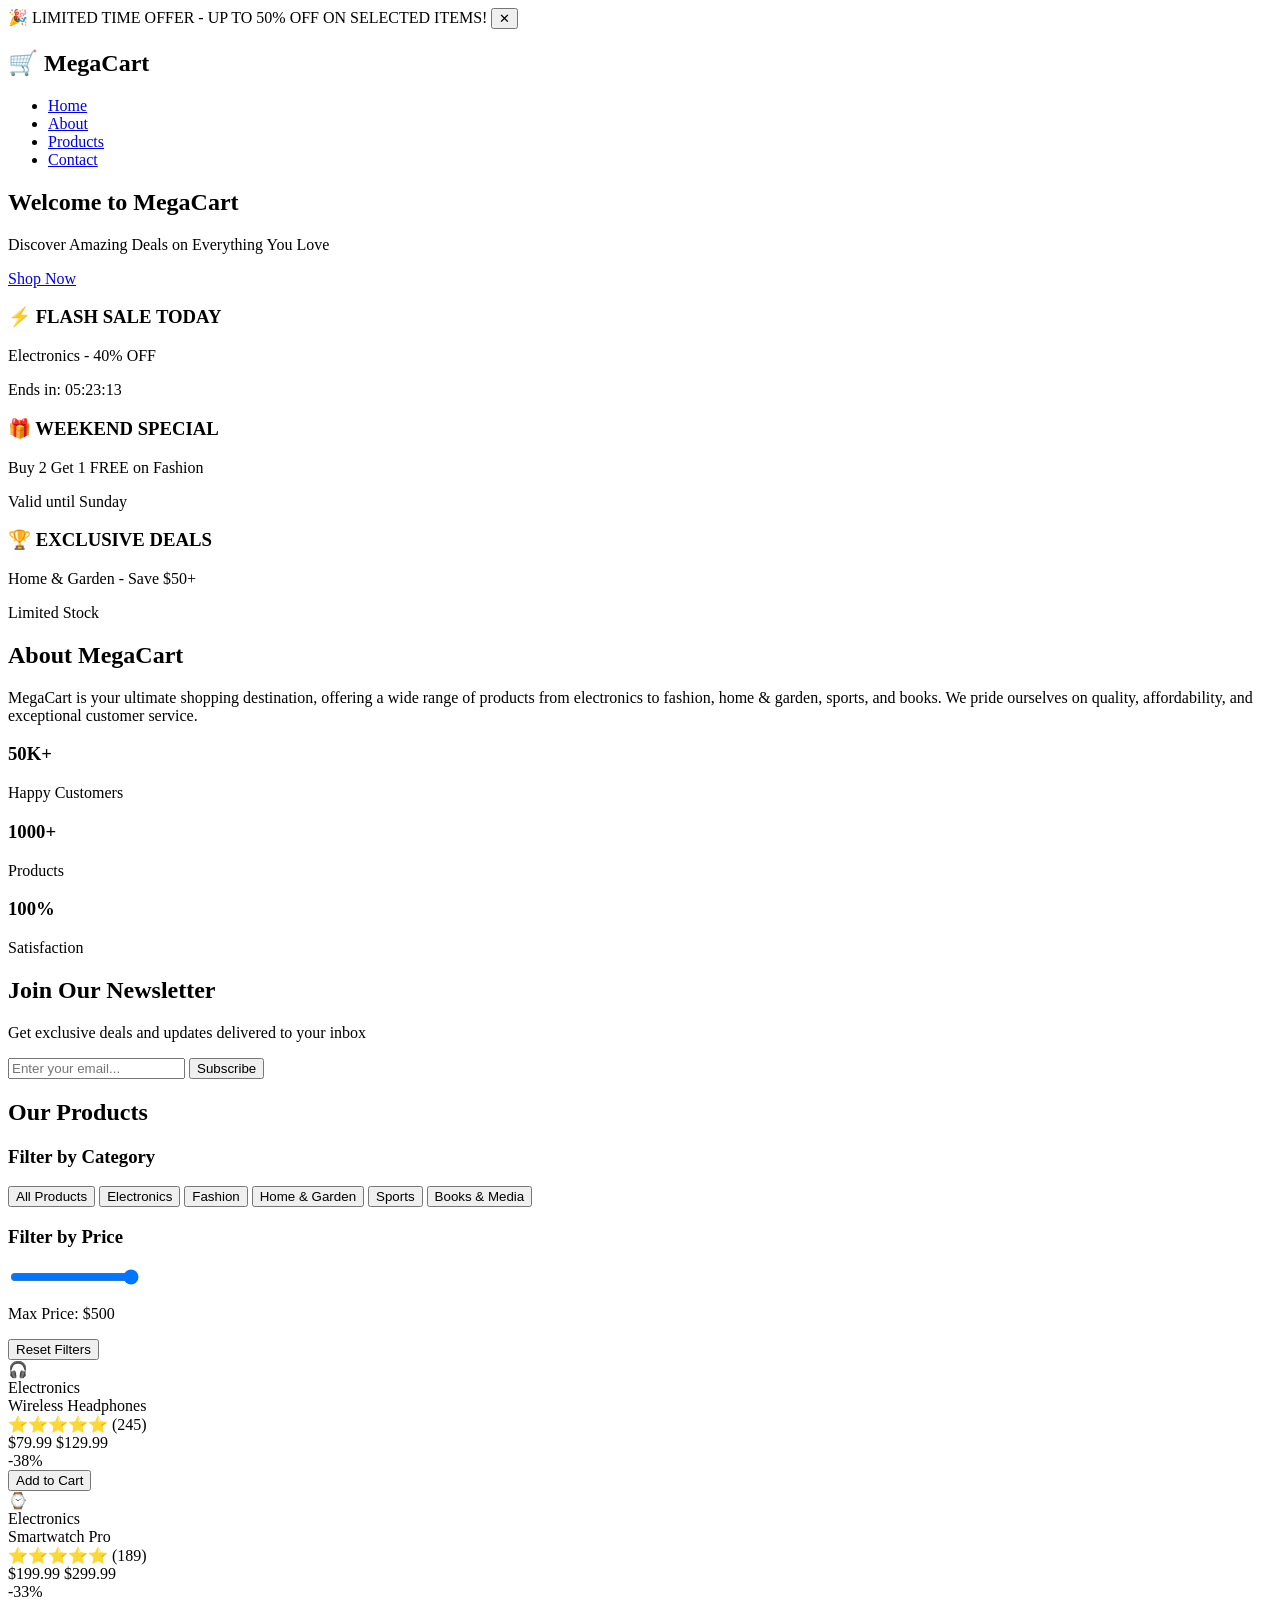
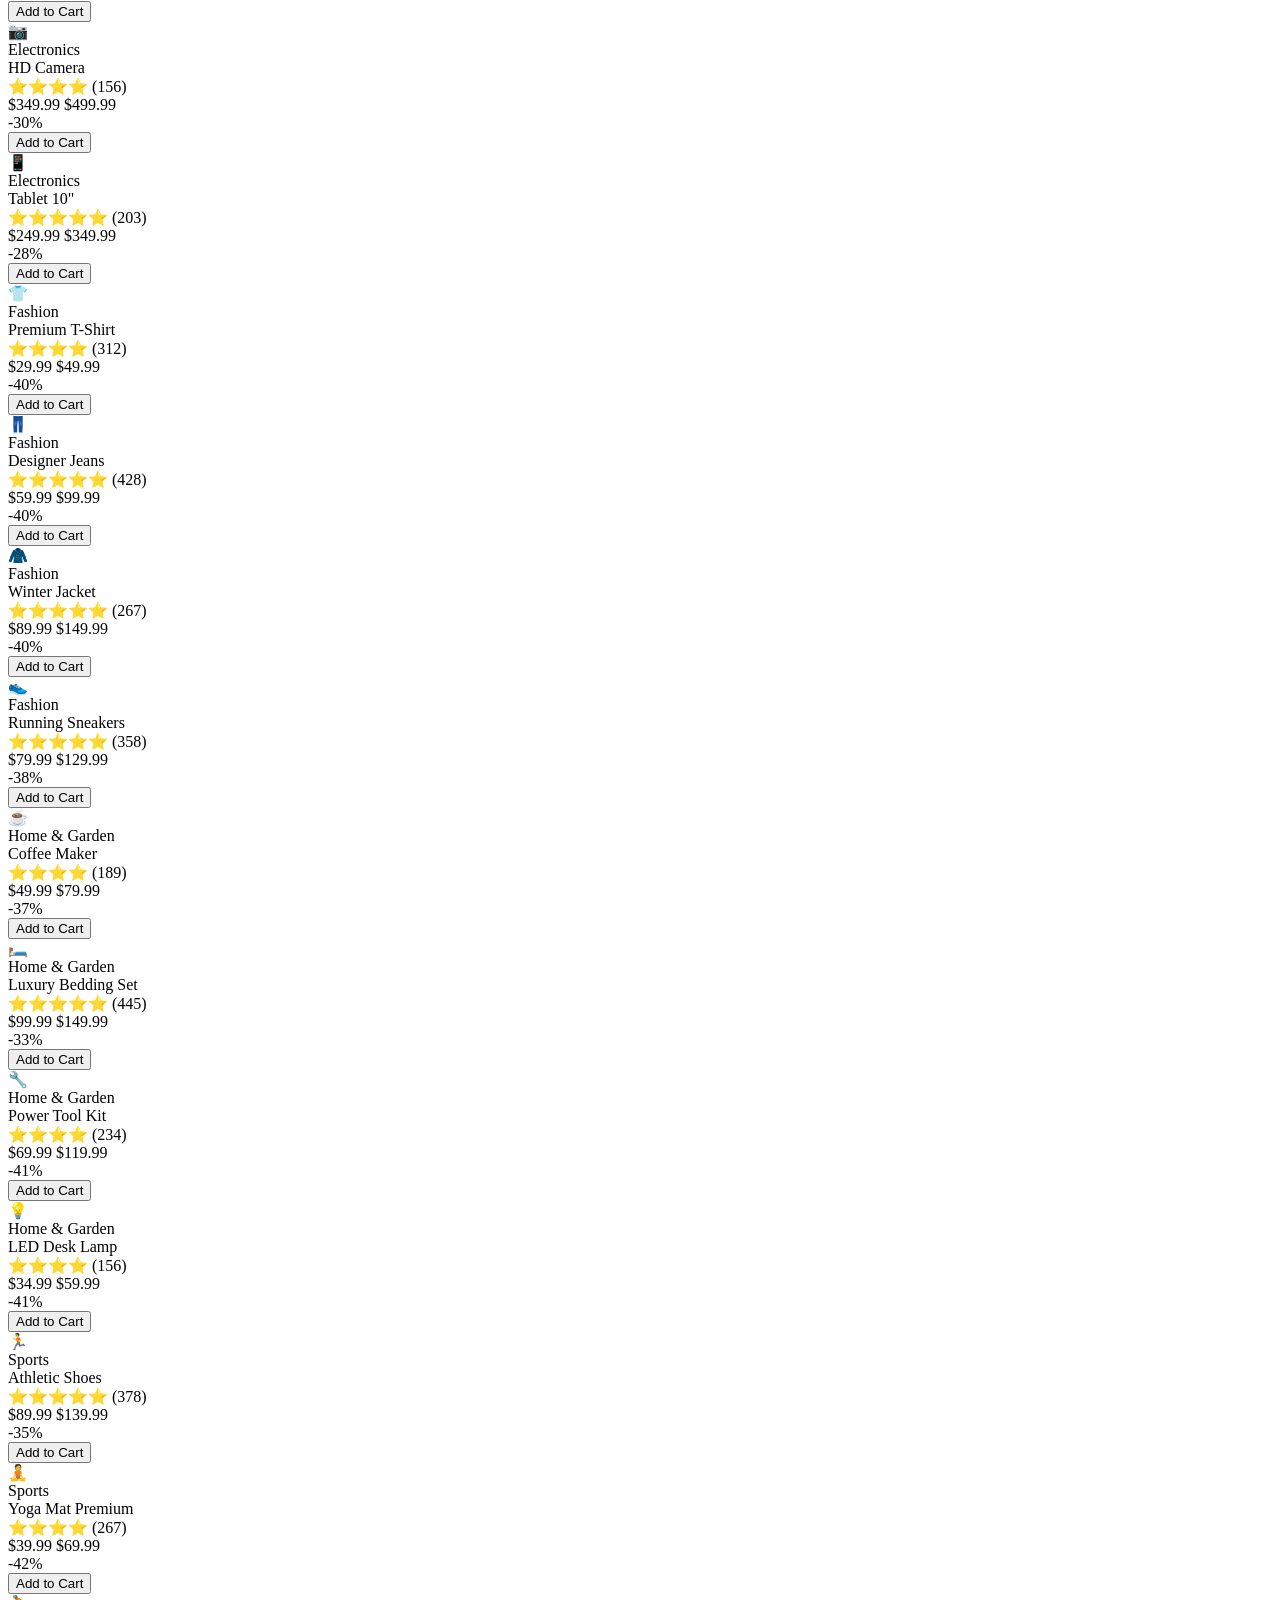
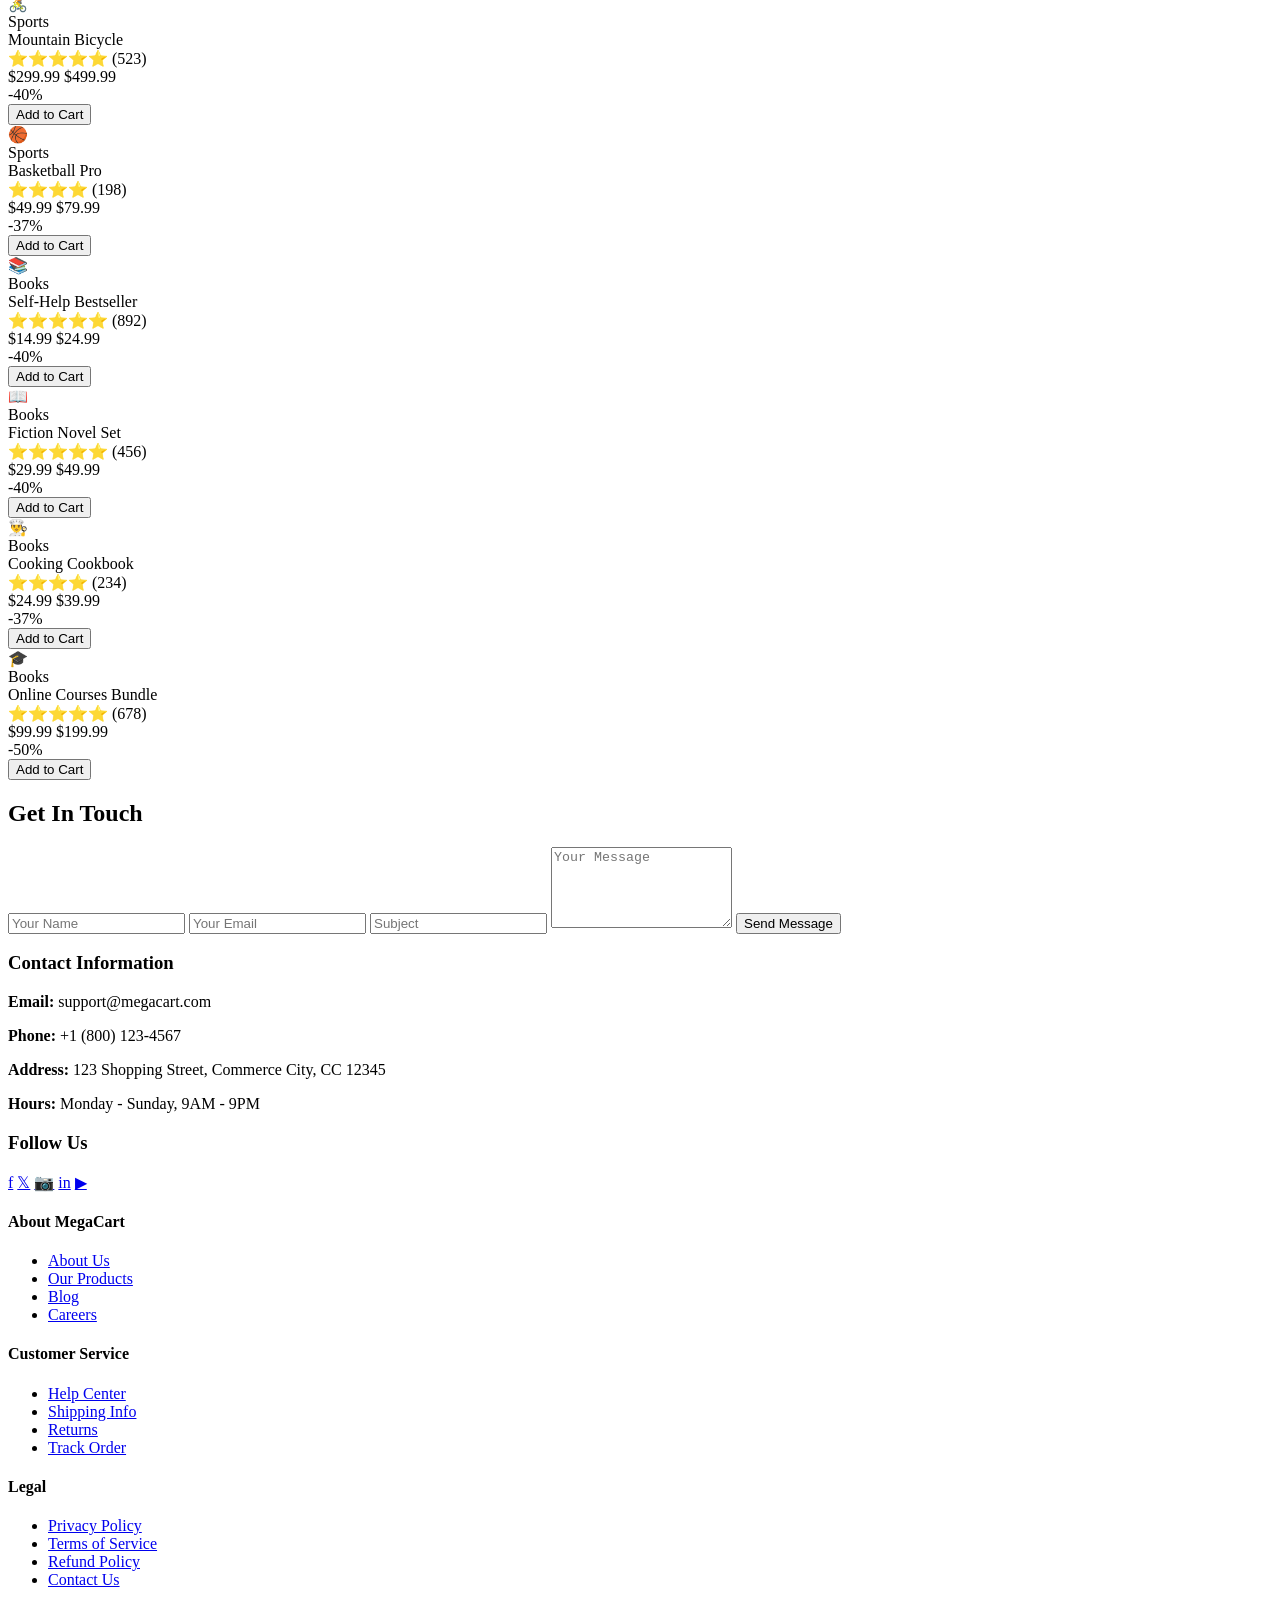
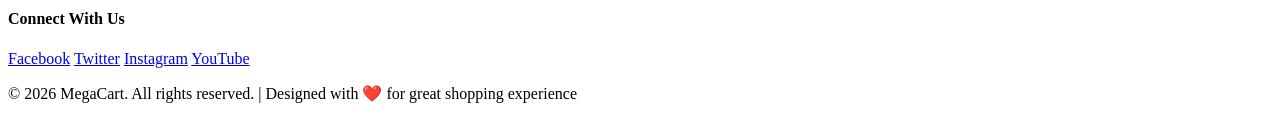
==== index.html @ b9af46cc "Add index.html with promotional banners and complete MegaCart website" ====
<!DOCTYPE html>
<html lang="en">
<head>
    <meta charset="UTF-8">
    <meta name="viewport" content="width=device-width, initial-scale=1.0">
    <title>MegaCart - Your One-Stop Shopping Destination</title>
    <link rel="stylesheet" href="styles.css">
</head>
<body>
    <!-- Promotional Banner -->
    <div class="promo-banner">
        <div class="promo-content">
            <span class="promo-text">🎉 LIMITED TIME OFFER - UP TO 50% OFF ON SELECTED ITEMS!</span>
            <button class="promo-close" onclick="closePromoBanner()">✕</button>
        </div>
    </div>

    <!-- Navigation Bar -->
    <nav class="navbar">
        <div class="container">
            <div class="nav-wrapper">
                <div class="logo">
                    <h1>🛒 MegaCart</h1>
                </div>
                <ul class="nav-menu" id="navMenu">
                    <li><a href="#home">Home</a></li>
                    <li><a href="#about">About</a></li>
                    <li><a href="#products">Products</a></li>
                    <li><a href="#contact">Contact</a></li>
                </ul>
                <div class="hamburger" id="hamburger">
                    <span></span>
                    <span></span>
                    <span></span>
                </div>
            </div>
        </div>
    </nav>

    <!-- Hero Section -->
    <section class="hero" id="home">
        <div class="hero-content">
            <h2>Welcome to MegaCart</h2>
            <p>Discover Amazing Deals on Everything You Love</p>
            <a href="#products" class="cta-button">Shop Now</a>
        </div>
    </section>

    <!-- Flash Sale Banner -->
    <section class="flash-sale">
        <div class="container">
            <div class="flash-sale-content">
                <div class="flash-sale-item">
                    <h3>⚡ FLASH SALE TODAY</h3>
                    <p>Electronics - 40% OFF</p>
                    <span class="time-left">Ends in: 05:23:15</span>
                </div>
                <div class="flash-sale-item">
                    <h3>🎁 WEEKEND SPECIAL</h3>
                    <p>Buy 2 Get 1 FREE on Fashion</p>
                    <span class="time-left">Valid until Sunday</span>
                </div>
                <div class="flash-sale-item">
                    <h3>🏆 EXCLUSIVE DEALS</h3>
                    <p>Home & Garden - Save $50+</p>
                    <span class="time-left">Limited Stock</span>
                </div>
            </div>
        </div>
    </section>

    <!-- About Section -->
    <section class="about" id="about">
        <div class="container">
            <h2>About MegaCart</h2>
            <div class="about-content">
                <div class="about-text">
                    <p>MegaCart is your ultimate shopping destination, offering a wide range of products from electronics to fashion, home & garden, sports, and books. We pride ourselves on quality, affordability, and exceptional customer service.</p>
                    <div class="stats">
                        <div class="stat">
                            <h3>50K+</h3>
                            <p>Happy Customers</p>
                        </div>
                        <div class="stat">
                            <h3>1000+</h3>
                            <p>Products</p>
                        </div>
                        <div class="stat">
                            <h3>100%</h3>
                            <p>Satisfaction</p>
                        </div>
                    </div>
                </div>
            </div>
        </div>
    </section>

    <!-- Newsletter Signup -->
    <section class="newsletter">
        <div class="container">
            <h2>Join Our Newsletter</h2>
            <p>Get exclusive deals and updates delivered to your inbox</p>
            <form class="newsletter-form" onsubmit="handleNewsletter(event)">
                <input type="email" id="newsletterEmail" placeholder="Enter your email..." required>
                <button type="submit" class="btn-primary">Subscribe</button>
            </form>
            <div id="newsletterMessage" class="message"></div>
        </div>
    </section>

    <!-- Product Section -->
    <section class="products" id="products">
        <div class="container">
            <h2>Our Products</h2>
            
            <!-- Filtering Section -->
            <div class="filter-section">
                <div class="filter-group">
                    <h3>Filter by Category</h3>
                    <div class="category-filters">
                        <button class="filter-btn active" onclick="filterByCategory('All')">All Products</button>
                        <button class="filter-btn" onclick="filterByCategory('Electronics')">Electronics</button>
                        <button class="filter-btn" onclick="filterByCategory('Fashion')">Fashion</button>
                        <button class="filter-btn" onclick="filterByCategory('Home & Garden')">Home & Garden</button>
                        <button class="filter-btn" onclick="filterByCategory('Sports')">Sports</button>
                        <button class="filter-btn" onclick="filterByCategory('Books')">Books & Media</button>
                    </div>
                </div>

                <div class="filter-group">
                    <h3>Filter by Price</h3>
                    <input type="range" id="priceRange" min="0" max="500" value="500" oninput="filterByPrice(this.value)">
                    <p>Max Price: $<span id="priceValue">500</span></p>
                </div>

                <button class="btn-reset" onclick="resetFilters()">Reset Filters</button>
            </div>

            <!-- Product Grid -->
            <div class="product-grid" id="productGrid">
                <!-- Products will be dynamically loaded here -->
            </div>
        </div>
    </section>

    <!-- Contact Section -->
    <section class="contact" id="contact">
        <div class="container">
            <h2>Get In Touch</h2>
            <div class="contact-wrapper">
                <div class="contact-form">
                    <form onsubmit="handleContactForm(event)">
                        <input type="text" placeholder="Your Name" required>
                        <input type="email" placeholder="Your Email" required>
                        <input type="text" placeholder="Subject" required>
                        <textarea placeholder="Your Message" rows="5" required></textarea>
                        <button type="submit" class="btn-primary">Send Message</button>
                    </form>
                    <div id="contactMessage" class="message"></div>
                </div>
                <div class="contact-info">
                    <h3>Contact Information</h3>
                    <p><strong>Email:</strong> support@megacart.com</p>
                    <p><strong>Phone:</strong> +1 (800) 123-4567</p>
                    <p><strong>Address:</strong> 123 Shopping Street, Commerce City, CC 12345</p>
                    <p><strong>Hours:</strong> Monday - Sunday, 9AM - 9PM</p>
                    
                    <h3>Follow Us</h3>
                    <div class="social-links">
                        <a href="#" class="social-link facebook" title="Facebook">f</a>
                        <a href="#" class="social-link twitter" title="Twitter">𝕏</a>
                        <a href="#" class="social-link instagram" title="Instagram">📷</a>
                        <a href="#" class="social-link linkedin" title="LinkedIn">in</a>
                        <a href="#" class="social-link youtube" title="YouTube">▶</a>
                    </div>
                </div>
            </div>
        </div>
    </section>

    <!-- Footer -->
    <footer>
        <div class="container">
            <div class="footer-content">
                <div class="footer-section">
                    <h4>About MegaCart</h4>
                    <ul>
                        <li><a href="#about">About Us</a></li>
                        <li><a href="#products">Our Products</a></li>
                        <li><a href="#">Blog</a></li>
                        <li><a href="#">Careers</a></li>
                    </ul>
                </div>
                <div class="footer-section">
                    <h4>Customer Service</h4>
                    <ul>
                        <li><a href="#">Help Center</a></li>
                        <li><a href="#">Shipping Info</a></li>
                        <li><a href="#">Returns</a></li>
                        <li><a href="#">Track Order</a></li>
                    </ul>
                </div>
                <div class="footer-section">
                    <h4>Legal</h4>
                    <ul>
                        <li><a href="#">Privacy Policy</a></li>
                        <li><a href="#">Terms of Service</a></li>
                        <li><a href="#">Refund Policy</a></li>
                        <li><a href="#">Contact Us</a></li>
                    </ul>
                </div>
                <div class="footer-section">
                    <h4>Connect With Us</h4>
                    <div class="footer-social">
                        <a href="#">Facebook</a>
                        <a href="#">Twitter</a>
                        <a href="#">Instagram</a>
                        <a href="#">YouTube</a>
                    </div>
                </div>
            </div>
            <div class="footer-bottom">
                <p>&copy; 2026 MegaCart. All rights reserved. | Designed with ❤️ for great shopping experience</p>
            </div>
        </div>
    </footer>

    <script src="script.js"></script>
</body>
</html>
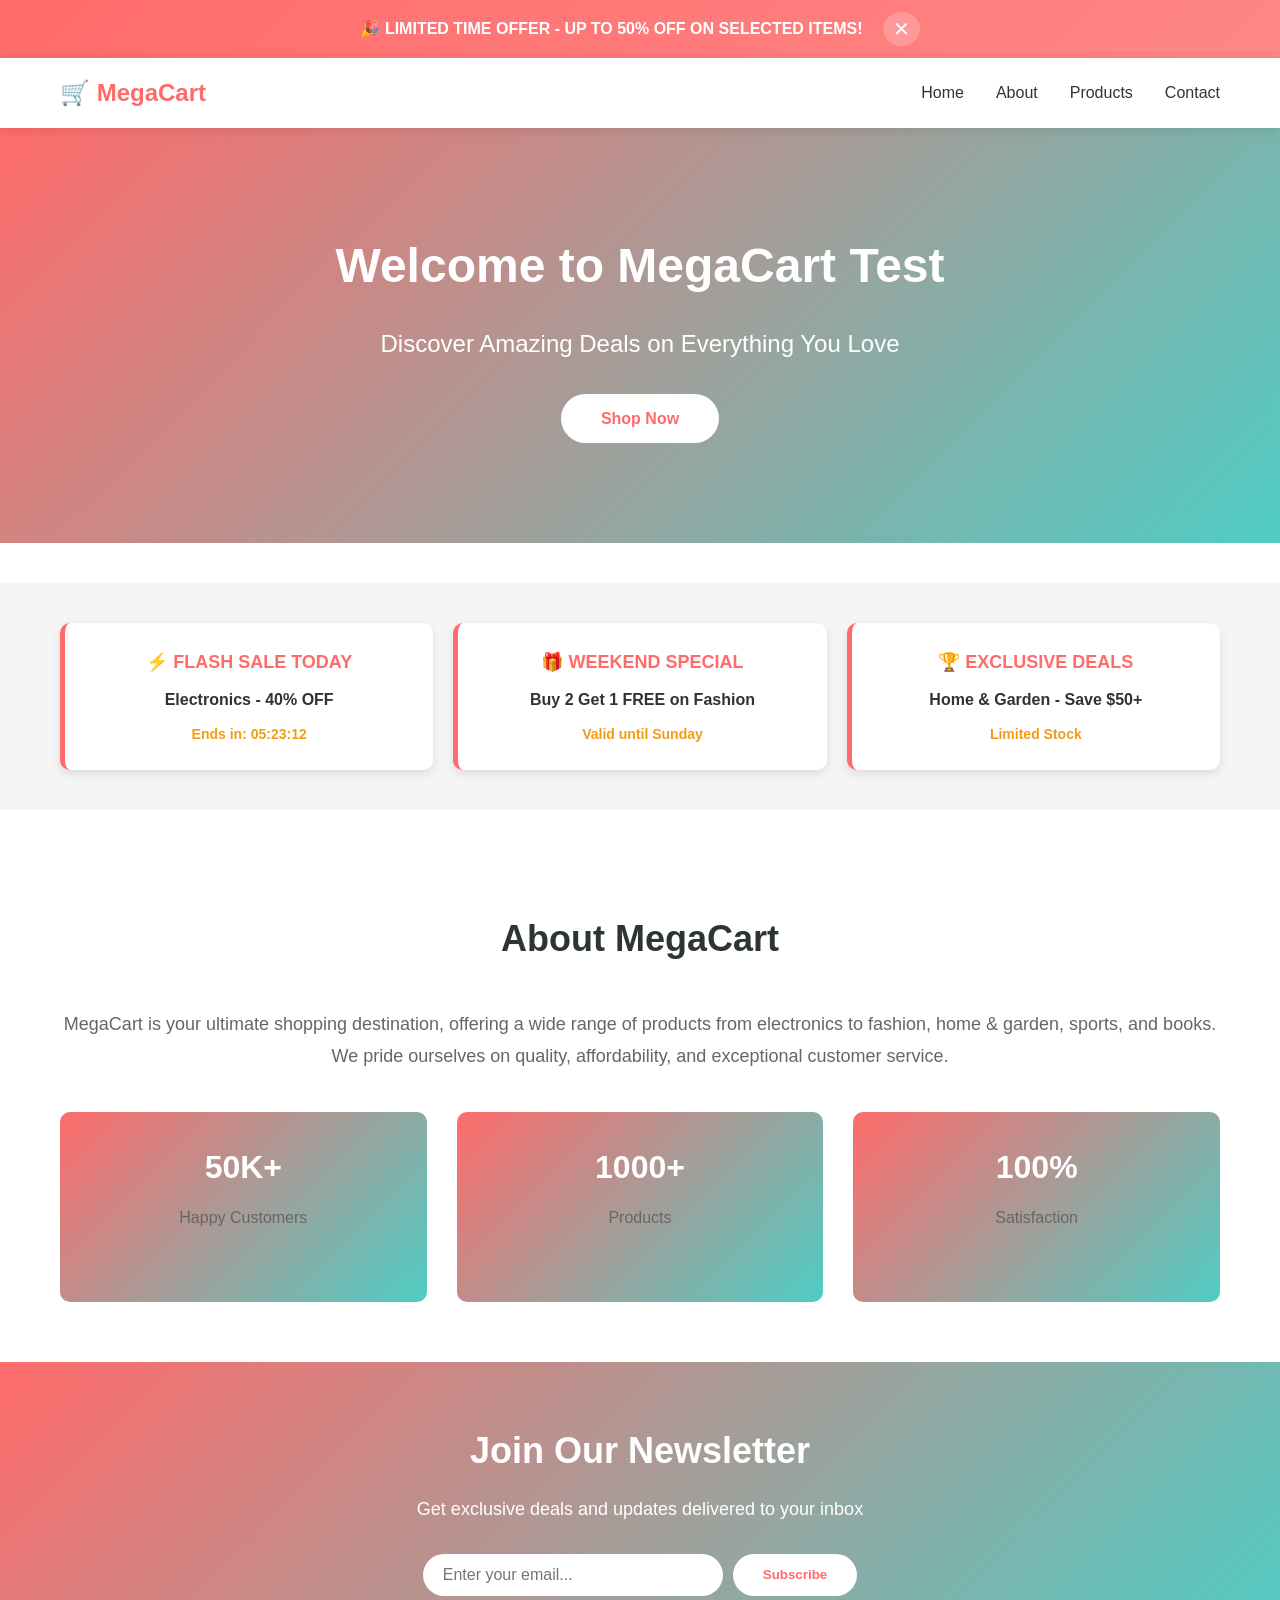
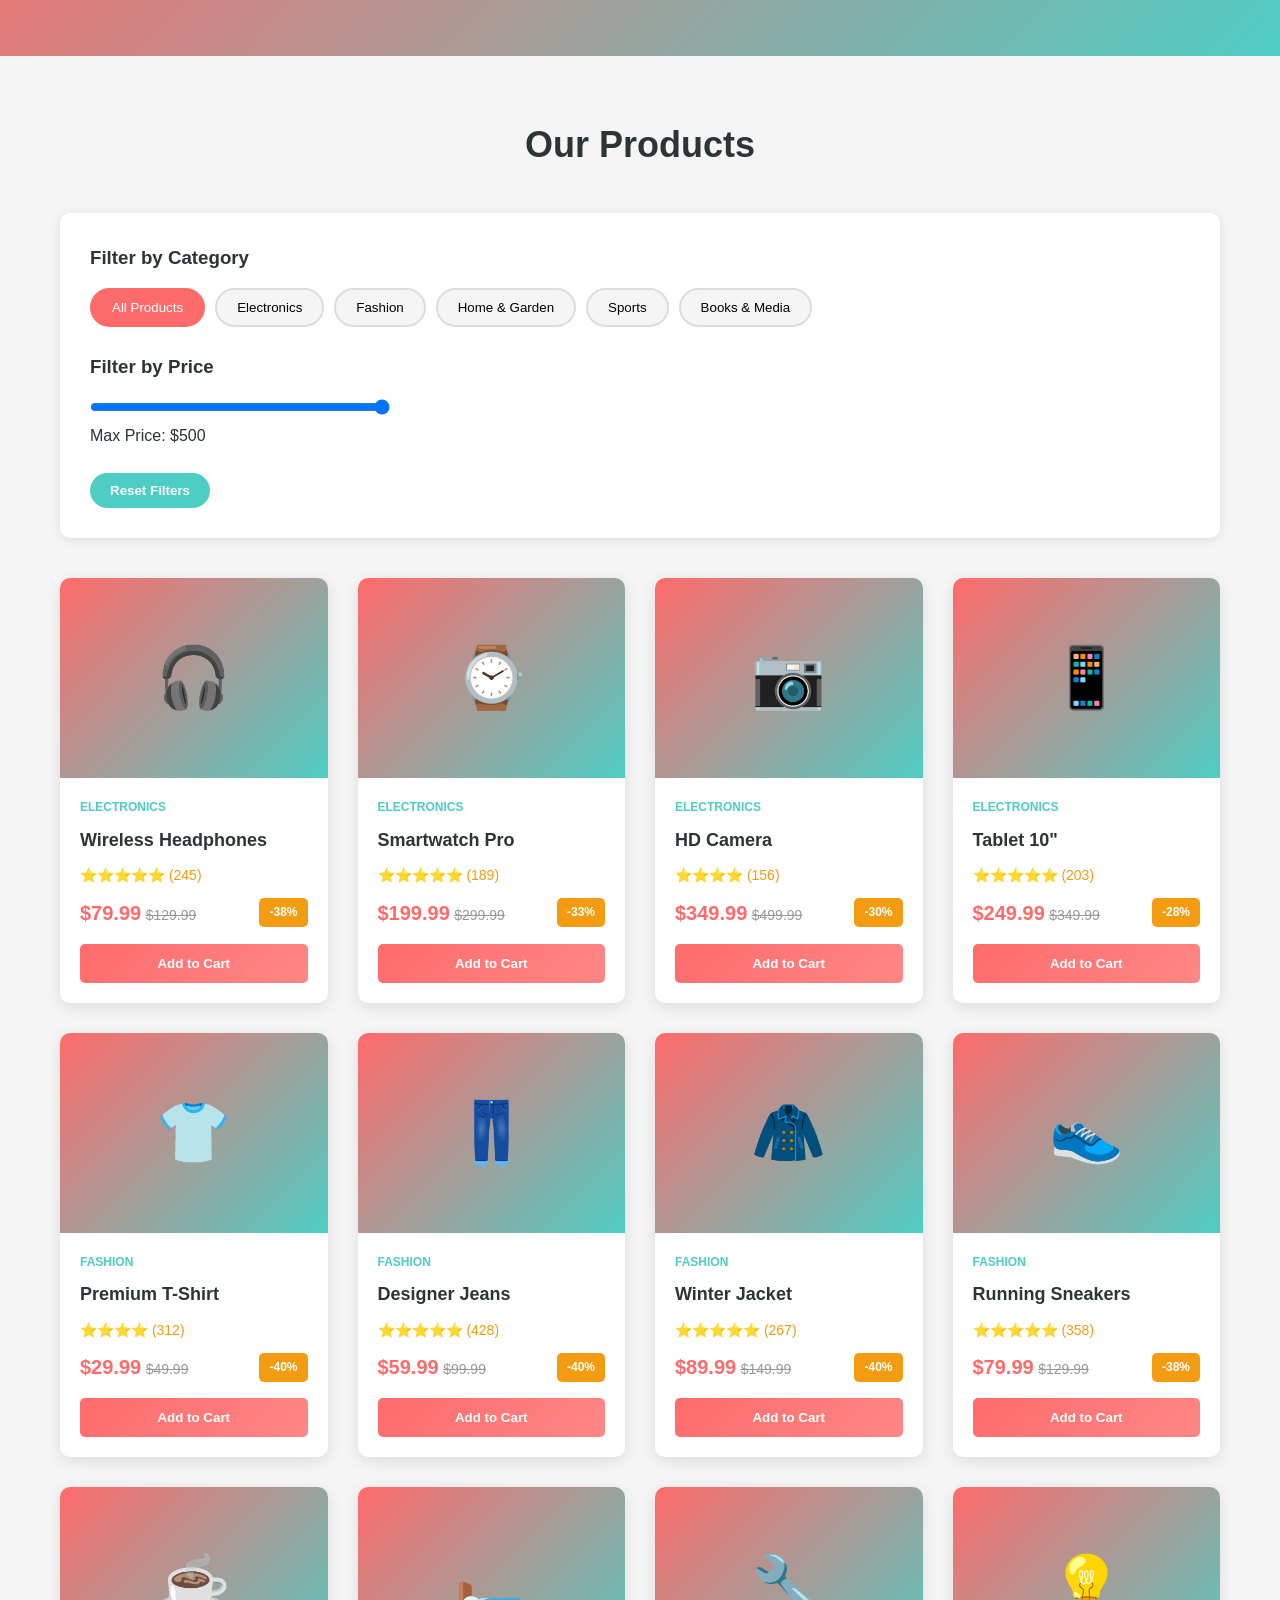
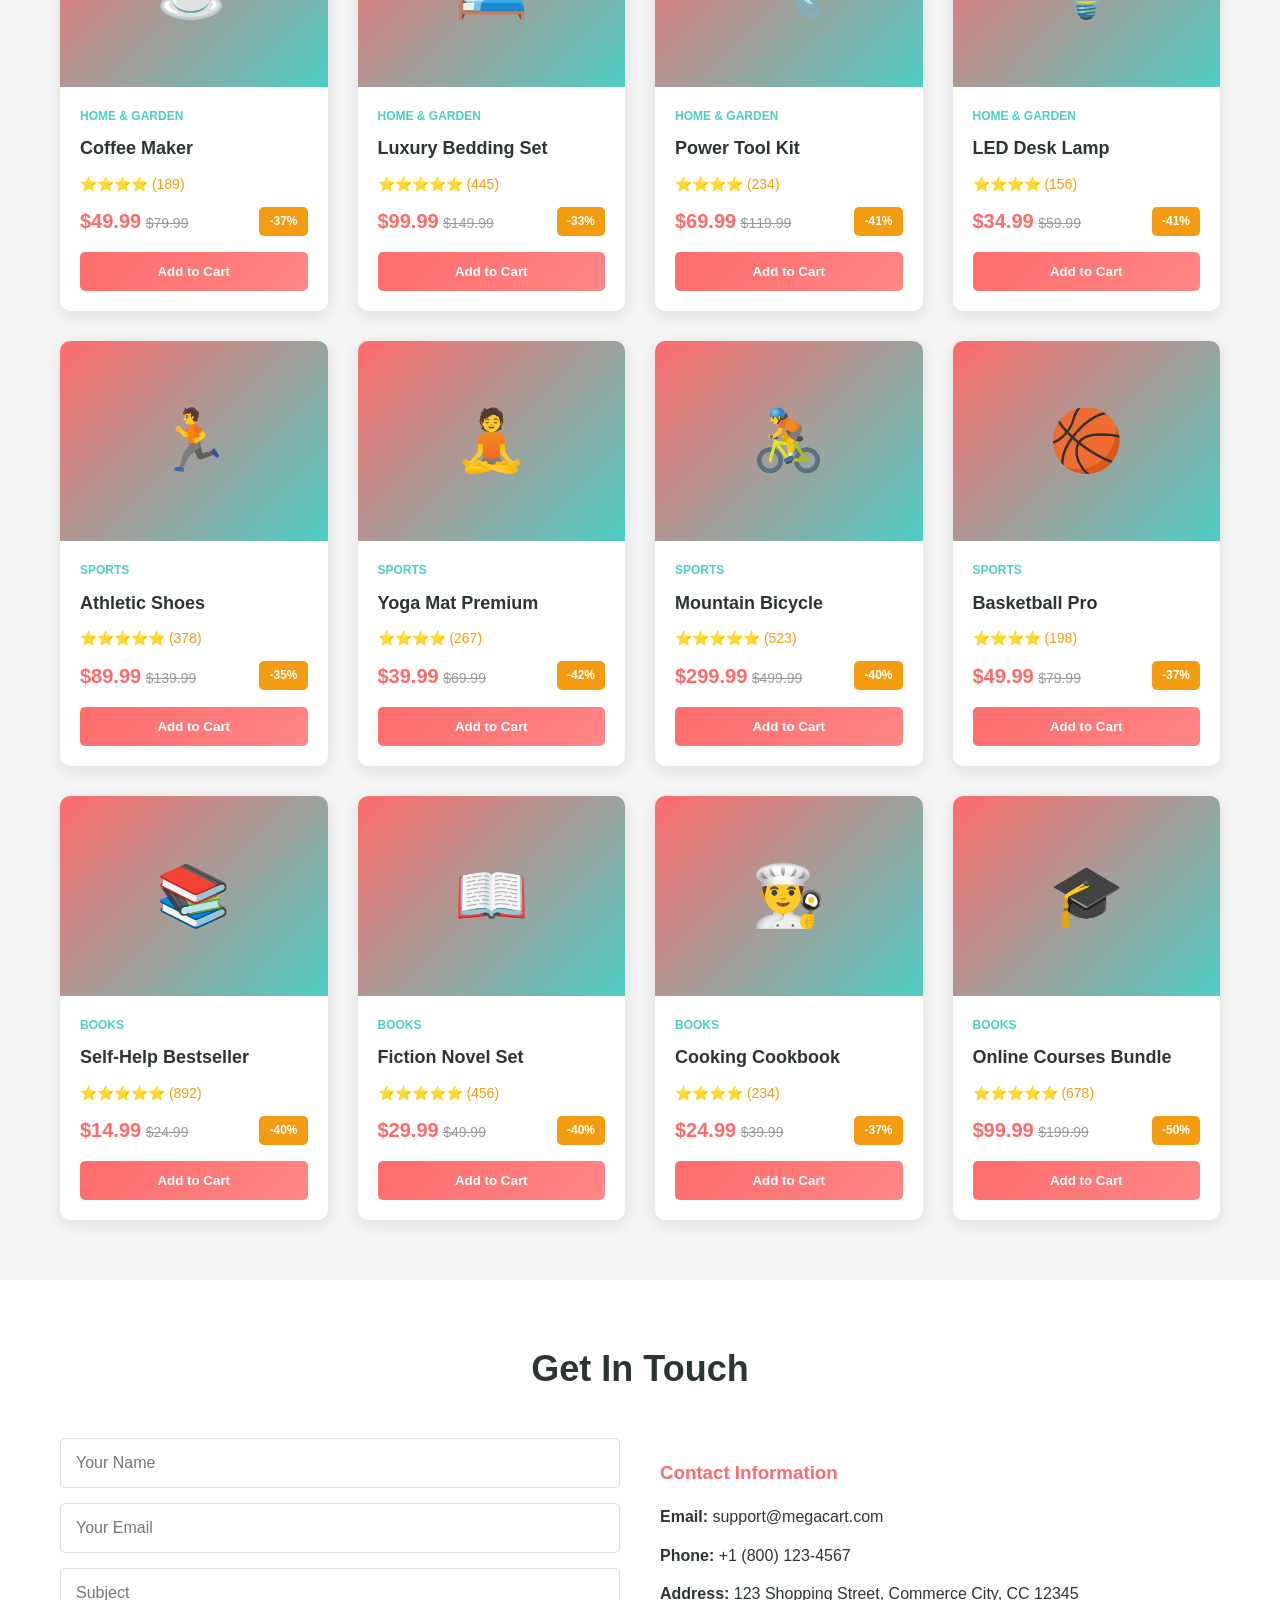
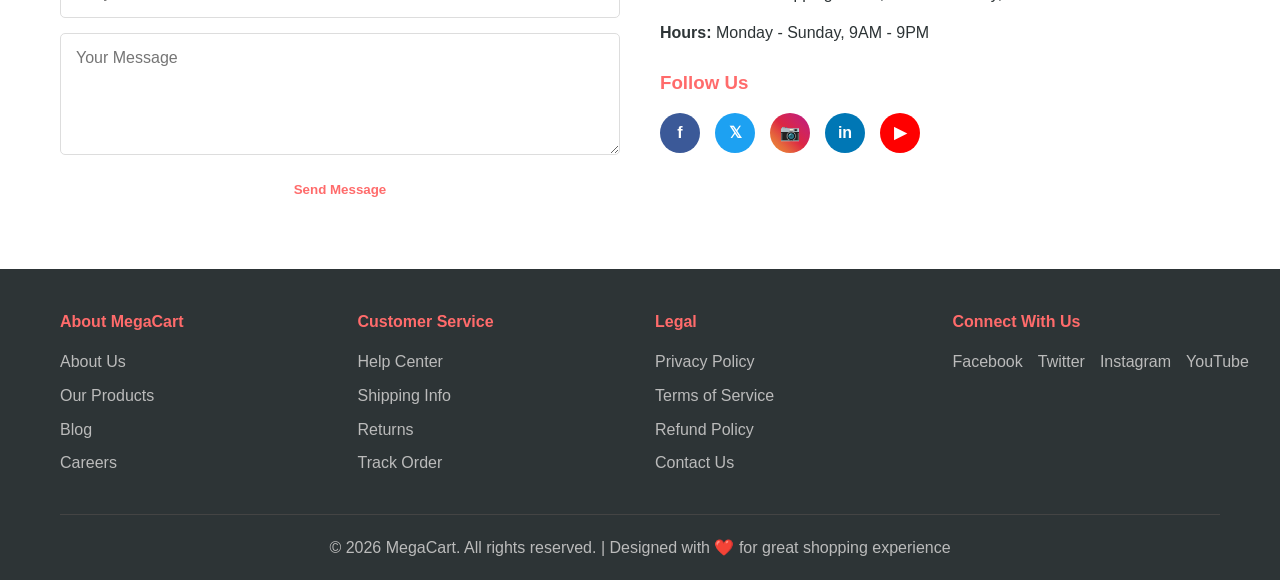
==== commit db1ef2e6: "Update hero section heading to 'Welcome to MegaCart Test'" ====
--- a/index.html
+++ b/index.html
@@ -40,7 +40,7 @@
     <!-- Hero Section -->
     <section class="hero" id="home">
         <div class="hero-content">
-            <h2>Welcome to MegaCart</h2>
+            <h2>Welcome to MegaCart Test</h2>
             <p>Discover Amazing Deals on Everything You Love</p>
             <a href="#products" class="cta-button">Shop Now</a>
         </div>
@@ -227,4 +227,4 @@
 
     <script src="script.js"></script>
 </body>
-</html>+</html>
--- a/styles.css
+++ b/styles.css
@@ -0,0 +1,794 @@
+* {
+    margin: 0;
+    padding: 0;
+    box-sizing: border-box;
+}
+
+:root {
+    --primary-color: #ff6b6b;
+    --secondary-color: #4ecdc4;
+    --dark-color: #2d3436;
+    --light-color: #f5f5f5;
+    --success-color: #27ae60;
+    --warning-color: #f39c12;
+}
+
+body {
+    font-family: 'Segoe UI', Tahoma, Geneva, Verdana, sans-serif;
+    line-height: 1.6;
+    color: var(--dark-color);
+}
+
+.container {
+    max-width: 1200px;
+    margin: 0 auto;
+    padding: 0 20px;
+}
+
+/* ===== Promotional Banner ===== */
+.promo-banner {
+    background: linear-gradient(135deg, var(--primary-color), #ff8787);
+    color: white;
+    padding: 12px 0;
+    text-align: center;
+    position: relative;
+    animation: slideDown 0.5s ease-out;
+}
+
+@keyframes slideDown {
+    from {
+        transform: translateY(-100%);
+    }
+    to {
+        transform: translateY(0);
+    }
+}
+
+.promo-content {
+    display: flex;
+    justify-content: center;
+    align-items: center;
+    gap: 20px;
+}
+
+.promo-text {
+    font-weight: bold;
+    font-size: 16px;
+    animation: blink 2s infinite;
+}
+
+@keyframes blink {
+    0%, 100% {
+        opacity: 1;
+    }
+    50% {
+        opacity: 0.7;
+    }
+}
+
+.promo-close {
+    background: rgba(255, 255, 255, 0.2);
+    border: none;
+    color: white;
+    font-size: 20px;
+    cursor: pointer;
+    padding: 5px 10px;
+    border-radius: 50%;
+    transition: background 0.3s;
+}
+
+.promo-close:hover {
+    background: rgba(255, 255, 255, 0.4);
+}
+
+/* ===== Navigation Bar ===== */
+.navbar {
+    background-color: white;
+    box-shadow: 0 2px 10px rgba(0, 0, 0, 0.1);
+    position: sticky;
+    top: 0;
+    z-index: 100;
+}
+
+.nav-wrapper {
+    display: flex;
+    justify-content: space-between;
+    align-items: center;
+    padding: 1rem 0;
+}
+
+.logo h1 {
+    color: var(--primary-color);
+    font-size: 24px;
+}
+
+.nav-menu {
+    display: flex;
+    list-style: none;
+    gap: 2rem;
+}
+
+.nav-menu a {
+    text-decoration: none;
+    color: var(--dark-color);
+    font-weight: 500;
+    transition: color 0.3s;
+}
+
+.nav-menu a:hover {
+    color: var(--primary-color);
+}
+
+.hamburger {
+    display: none;
+    flex-direction: column;
+    cursor: pointer;
+}
+
+.hamburger span {
+    width: 25px;
+    height: 3px;
+    background-color: var(--dark-color);
+    margin: 5px 0;
+    transition: 0.3s;
+}
+
+/* ===== Hero Section ===== */
+.hero {
+    background: linear-gradient(135deg, var(--primary-color), var(--secondary-color));
+    color: white;
+    padding: 100px 20px;
+    text-align: center;
+}
+
+.hero-content h2 {
+    font-size: 48px;
+    margin-bottom: 20px;
+    animation: fadeInDown 0.8s ease;
+}
+
+.hero-content p {
+    font-size: 24px;
+    margin-bottom: 30px;
+    animation: fadeInUp 0.8s ease;
+}
+
+@keyframes fadeInDown {
+    from {
+        opacity: 0;
+        transform: translateY(-20px);
+    }
+    to {
+        opacity: 1;
+        transform: translateY(0);
+    }
+}
+
+@keyframes fadeInUp {
+    from {
+        opacity: 0;
+        transform: translateY(20px);
+    }
+    to {
+        opacity: 1;
+        transform: translateY(0);
+    }
+}
+
+.cta-button {
+    display: inline-block;
+    background-color: white;
+    color: var(--primary-color);
+    padding: 12px 40px;
+    text-decoration: none;
+    border-radius: 25px;
+    font-weight: bold;
+    transition: transform 0.3s, box-shadow 0.3s;
+}
+
+.cta-button:hover {
+    transform: scale(1.05);
+    box-shadow: 0 8px 20px rgba(0, 0, 0, 0.2);
+}
+
+/* ===== Flash Sale Section ===== */
+.flash-sale {
+    background-color: var(--light-color);
+    padding: 40px 0;
+    margin: 40px 0;
+}
+
+.flash-sale-content {
+    display: grid;
+    grid-template-columns: repeat(auto-fit, minmax(280px, 1fr));
+    gap: 20px;
+}
+
+.flash-sale-item {
+    background: white;
+    padding: 25px;
+    border-radius: 10px;
+    text-align: center;
+    border-left: 5px solid var(--primary-color);
+    box-shadow: 0 4px 10px rgba(0, 0, 0, 0.1);
+    transition: transform 0.3s, box-shadow 0.3s;
+}
+
+.flash-sale-item:hover {
+    transform: translateY(-5px);
+    box-shadow: 0 8px 20px rgba(0, 0, 0, 0.15);
+}
+
+.flash-sale-item h3 {
+    color: var(--primary-color);
+    margin-bottom: 10px;
+    font-size: 18px;
+}
+
+.flash-sale-item p {
+    color: var(--dark-color);
+    font-weight: bold;
+    margin-bottom: 10px;
+    font-size: 16px;
+}
+
+.time-left {
+    display: block;
+    color: var(--warning-color);
+    font-weight: bold;
+    font-size: 14px;
+}
+
+/* ===== About Section ===== */
+.about {
+    padding: 60px 20px;
+    background-color: white;
+}
+
+.about h2 {
+    text-align: center;
+    font-size: 36px;
+    margin-bottom: 40px;
+    color: var(--dark-color);
+}
+
+.about-content {
+    text-align: center;
+}
+
+.about-text p {
+    font-size: 18px;
+    margin-bottom: 40px;
+    line-height: 1.8;
+    color: #666;
+}
+
+.stats {
+    display: grid;
+    grid-template-columns: repeat(auto-fit, minmax(200px, 1fr));
+    gap: 30px;
+}
+
+.stat {
+    background: linear-gradient(135deg, var(--primary-color), var(--secondary-color));
+    color: white;
+    padding: 30px;
+    border-radius: 10px;
+    transition: transform 0.3s;
+}
+
+.stat:hover {
+    transform: scale(1.05);
+}
+
+.stat h3 {
+    font-size: 32px;
+    margin-bottom: 10px;
+}
+
+.stat p {
+    font-size: 16px;
+}
+
+/* ===== Newsletter Section ===== */
+.newsletter {
+    background: linear-gradient(135deg, var(--primary-color), var(--secondary-color));
+    color: white;
+    padding: 60px 20px;
+    text-align: center;
+}
+
+.newsletter h2 {
+    font-size: 36px;
+    margin-bottom: 15px;
+}
+
+.newsletter p {
+    font-size: 18px;
+    margin-bottom: 30px;
+}
+
+.newsletter-form {
+    display: flex;
+    justify-content: center;
+    gap: 10px;
+    flex-wrap: wrap;
+}
+
+.newsletter-form input {
+    padding: 12px 20px;
+    border: none;
+    border-radius: 25px;
+    width: 300px;
+    font-size: 16px;
+}
+
+.btn-primary {
+    background-color: white;
+    color: var(--primary-color);
+    padding: 12px 30px;
+    border: none;
+    border-radius: 25px;
+    font-weight: bold;
+    cursor: pointer;
+    transition: transform 0.3s, box-shadow 0.3s;
+}
+
+.btn-primary:hover {
+    transform: scale(1.05);
+    box-shadow: 0 8px 20px rgba(0, 0, 0, 0.2);
+}
+
+/* ===== Products Section ===== */
+.products {
+    padding: 60px 20px;
+    background-color: var(--light-color);
+}
+
+.products h2 {
+    text-align: center;
+    font-size: 36px;
+    margin-bottom: 40px;
+    color: var(--dark-color);
+}
+
+/* ===== Filter Section ===== */
+.filter-section {
+    background: white;
+    padding: 30px;
+    border-radius: 10px;
+    margin-bottom: 40px;
+    box-shadow: 0 2px 10px rgba(0, 0, 0, 0.1);
+}
+
+.filter-group {
+    margin-bottom: 25px;
+}
+
+.filter-group h3 {
+    margin-bottom: 15px;
+    color: var(--dark-color);
+}
+
+.category-filters {
+    display: flex;
+    flex-wrap: wrap;
+    gap: 10px;
+}
+
+.filter-btn {
+    background-color: var(--light-color);
+    border: 2px solid #ddd;
+    padding: 10px 20px;
+    border-radius: 20px;
+    cursor: pointer;
+    transition: all 0.3s;
+    font-weight: 500;
+}
+
+.filter-btn:hover,
+.filter-btn.active {
+    background-color: var(--primary-color);
+    color: white;
+    border-color: var(--primary-color);
+}
+
+#priceRange {
+    width: 100%;
+    max-width: 300px;
+    cursor: pointer;
+}
+
+.btn-reset {
+    background-color: var(--secondary-color);
+    color: white;
+    border: none;
+    padding: 10px 20px;
+    border-radius: 20px;
+    cursor: pointer;
+    font-weight: bold;
+    transition: background 0.3s;
+}
+
+.btn-reset:hover {
+    background-color: #3db8ad;
+}
+
+/* ===== Product Grid ===== */
+.product-grid {
+    display: grid;
+    grid-template-columns: repeat(auto-fill, minmax(250px, 1fr));
+    gap: 30px;
+}
+
+.product-card {
+    background: white;
+    border-radius: 10px;
+    overflow: hidden;
+    box-shadow: 0 4px 15px rgba(0, 0, 0, 0.1);
+    transition: transform 0.3s, box-shadow 0.3s;
+    animation: fadeIn 0.6s ease;
+}
+
+@keyframes fadeIn {
+    from {
+        opacity: 0;
+        transform: translateY(20px);
+    }
+    to {
+        opacity: 1;
+        transform: translateY(0);
+    }
+}
+
+.product-card:hover {
+    transform: translateY(-10px);
+    box-shadow: 0 8px 25px rgba(0, 0, 0, 0.15);
+}
+
+.product-image {
+    width: 100%;
+    height: 200px;
+    background: linear-gradient(135deg, var(--primary-color), var(--secondary-color));
+    display: flex;
+    align-items: center;
+    justify-content: center;
+    font-size: 60px;
+    color: white;
+}
+
+.product-info {
+    padding: 20px;
+}
+
+.product-category {
+    color: var(--secondary-color);
+    font-size: 12px;
+    font-weight: bold;
+    text-transform: uppercase;
+    margin-bottom: 8px;
+}
+
+.product-name {
+    font-size: 18px;
+    font-weight: bold;
+    margin-bottom: 10px;
+    color: var(--dark-color);
+}
+
+.product-rating {
+    color: var(--warning-color);
+    margin-bottom: 10px;
+    font-size: 14px;
+}
+
+.product-price {
+    display: flex;
+    justify-content: space-between;
+    align-items: center;
+    margin-bottom: 15px;
+}
+
+.price {
+    font-size: 20px;
+    font-weight: bold;
+    color: var(--primary-color);
+}
+
+.original-price {
+    text-decoration: line-through;
+    color: #999;
+    font-size: 14px;
+}
+
+.discount {
+    background-color: var(--warning-color);
+    color: white;
+    padding: 5px 10px;
+    border-radius: 5px;
+    font-size: 12px;
+    font-weight: bold;
+}
+
+.product-description {
+    font-size: 14px;
+    color: #666;
+    margin-bottom: 15px;
+}
+
+.add-to-cart {
+    width: 100%;
+    background: linear-gradient(135deg, var(--primary-color), #ff8787);
+    color: white;
+    border: none;
+    padding: 12px;
+    border-radius: 5px;
+    cursor: pointer;
+    font-weight: bold;
+    transition: opacity 0.3s;
+}
+
+.add-to-cart:hover {
+    opacity: 0.9;
+}
+
+/* ===== Contact Section ===== */
+.contact {
+    padding: 60px 20px;
+    background-color: white;
+}
+
+.contact h2 {
+    text-align: center;
+    font-size: 36px;
+    margin-bottom: 40px;
+    color: var(--dark-color);
+}
+
+.contact-wrapper {
+    display: grid;
+    grid-template-columns: 1fr 1fr;
+    gap: 40px;
+}
+
+.contact-form form {
+    display: flex;
+    flex-direction: column;
+    gap: 15px;
+}
+
+.contact-form input,
+.contact-form textarea {
+    padding: 15px;
+    border: 1px solid #ddd;
+    border-radius: 5px;
+    font-family: inherit;
+    font-size: 16px;
+    transition: border-color 0.3s;
+}
+
+.contact-form input:focus,
+.contact-form textarea:focus {
+    outline: none;
+    border-color: var(--primary-color);
+}
+
+.contact-info h3 {
+    color: var(--primary-color);
+    margin-top: 20px;
+    margin-bottom: 15px;
+}
+
+.contact-info p {
+    margin-bottom: 10px;
+    line-height: 1.8;
+}
+
+.social-links {
+    display: flex;
+    gap: 15px;
+    margin-top: 15px;
+}
+
+.social-link {
+    width: 40px;
+    height: 40px;
+    display: flex;
+    align-items: center;
+    justify-content: center;
+    border-radius: 50%;
+    text-decoration: none;
+    font-weight: bold;
+    color: white;
+    transition: transform 0.3s;
+}
+
+.social-link:hover {
+    transform: scale(1.2);
+}
+
+.social-link.facebook {
+    background-color: #3b5998;
+}
+
+.social-link.twitter {
+    background-color: #1da1f2;
+}
+
+.social-link.instagram {
+    background: linear-gradient(45deg, #f09433, #e6683c, #dc2743, #cc2366, #bc1888);
+}
+
+.social-link.linkedin {
+    background-color: #0077b5;
+}
+
+.social-link.youtube {
+    background-color: #ff0000;
+}
+
+.message {
+    margin-top: 15px;
+    padding: 15px;
+    border-radius: 5px;
+    display: none;
+    text-align: center;
+    font-weight: bold;
+}
+
+.message.success {
+    background-color: #d4edda;
+    color: #155724;
+    border: 1px solid #c3e6cb;
+    display: block;
+}
+
+.message.error {
+    background-color: #f8d7da;
+    color: #721c24;
+    border: 1px solid #f5c6cb;
+    display: block;
+}
+
+/* ===== Footer ===== */
+footer {
+    background-color: var(--dark-color);
+    color: white;
+    padding: 40px 20px 20px;
+}
+
+.footer-content {
+    display: grid;
+    grid-template-columns: repeat(auto-fit, minmax(250px, 1fr));
+    gap: 30px;
+    margin-bottom: 30px;
+}
+
+.footer-section h4 {
+    margin-bottom: 15px;
+    color: var(--primary-color);
+}
+
+.footer-section ul {
+    list-style: none;
+}
+
+.footer-section ul li {
+    margin-bottom: 8px;
+}
+
+.footer-section a {
+    color: #bbb;
+    text-decoration: none;
+    transition: color 0.3s;
+}
+
+.footer-section a:hover {
+    color: var(--primary-color);
+}
+
+.footer-social {
+    display: flex;
+    gap: 15px;
+}
+
+.footer-bottom {
+    text-align: center;
+    border-top: 1px solid #444;
+    padding-top: 20px;
+    color: #bbb;
+}
+
+/* ===== Responsive Design ===== */
+@media (max-width: 768px) {
+    .nav-menu {
+        display: none;
+        position: absolute;
+        top: 70px;
+        left: 0;
+        right: 0;
+        background-color: white;
+        flex-direction: column;
+        gap: 0;
+        padding: 20px;
+        box-shadow: 0 4px 10px rgba(0, 0, 0, 0.1);
+    }
+
+    .nav-menu.active {
+        display: flex;
+    }
+
+    .hamburger {
+        display: flex;
+    }
+
+    .hero-content h2 {
+        font-size: 32px;
+    }
+
+    .hero-content p {
+        font-size: 18px;
+    }
+
+    .contact-wrapper {
+        grid-template-columns: 1fr;
+    }
+
+    .newsletter-form {
+        flex-direction: column;
+    }
+
+    .newsletter-form input {
+        width: 100%;
+    }
+
+    .product-grid {
+        grid-template-columns: repeat(auto-fill, minmax(200px, 1fr));
+    }
+
+    .flash-sale-content {
+        grid-template-columns: 1fr;
+    }
+
+    .promo-text {
+        font-size: 14px;
+    }
+}
+
+@media (max-width: 480px) {
+    .logo h1 {
+        font-size: 18px;
+    }
+
+    .hero-content h2 {
+        font-size: 24px;
+    }
+
+    .hero-content p {
+        font-size: 16px;
+    }
+
+    .about h2,
+    .products h2,
+    .contact h2 {
+        font-size: 28px;
+    }
+
+    .stats {
+        grid-template-columns: 1fr;
+    }
+
+    .product-grid {
+        grid-template-columns: 1fr;
+    }
+
+    .contact-info,
+    .contact-form {
+        margin-bottom: 20px;
+    }
+
+    .promo-content {
+        flex-direction: column;
+        gap: 10px;
+    }
+}
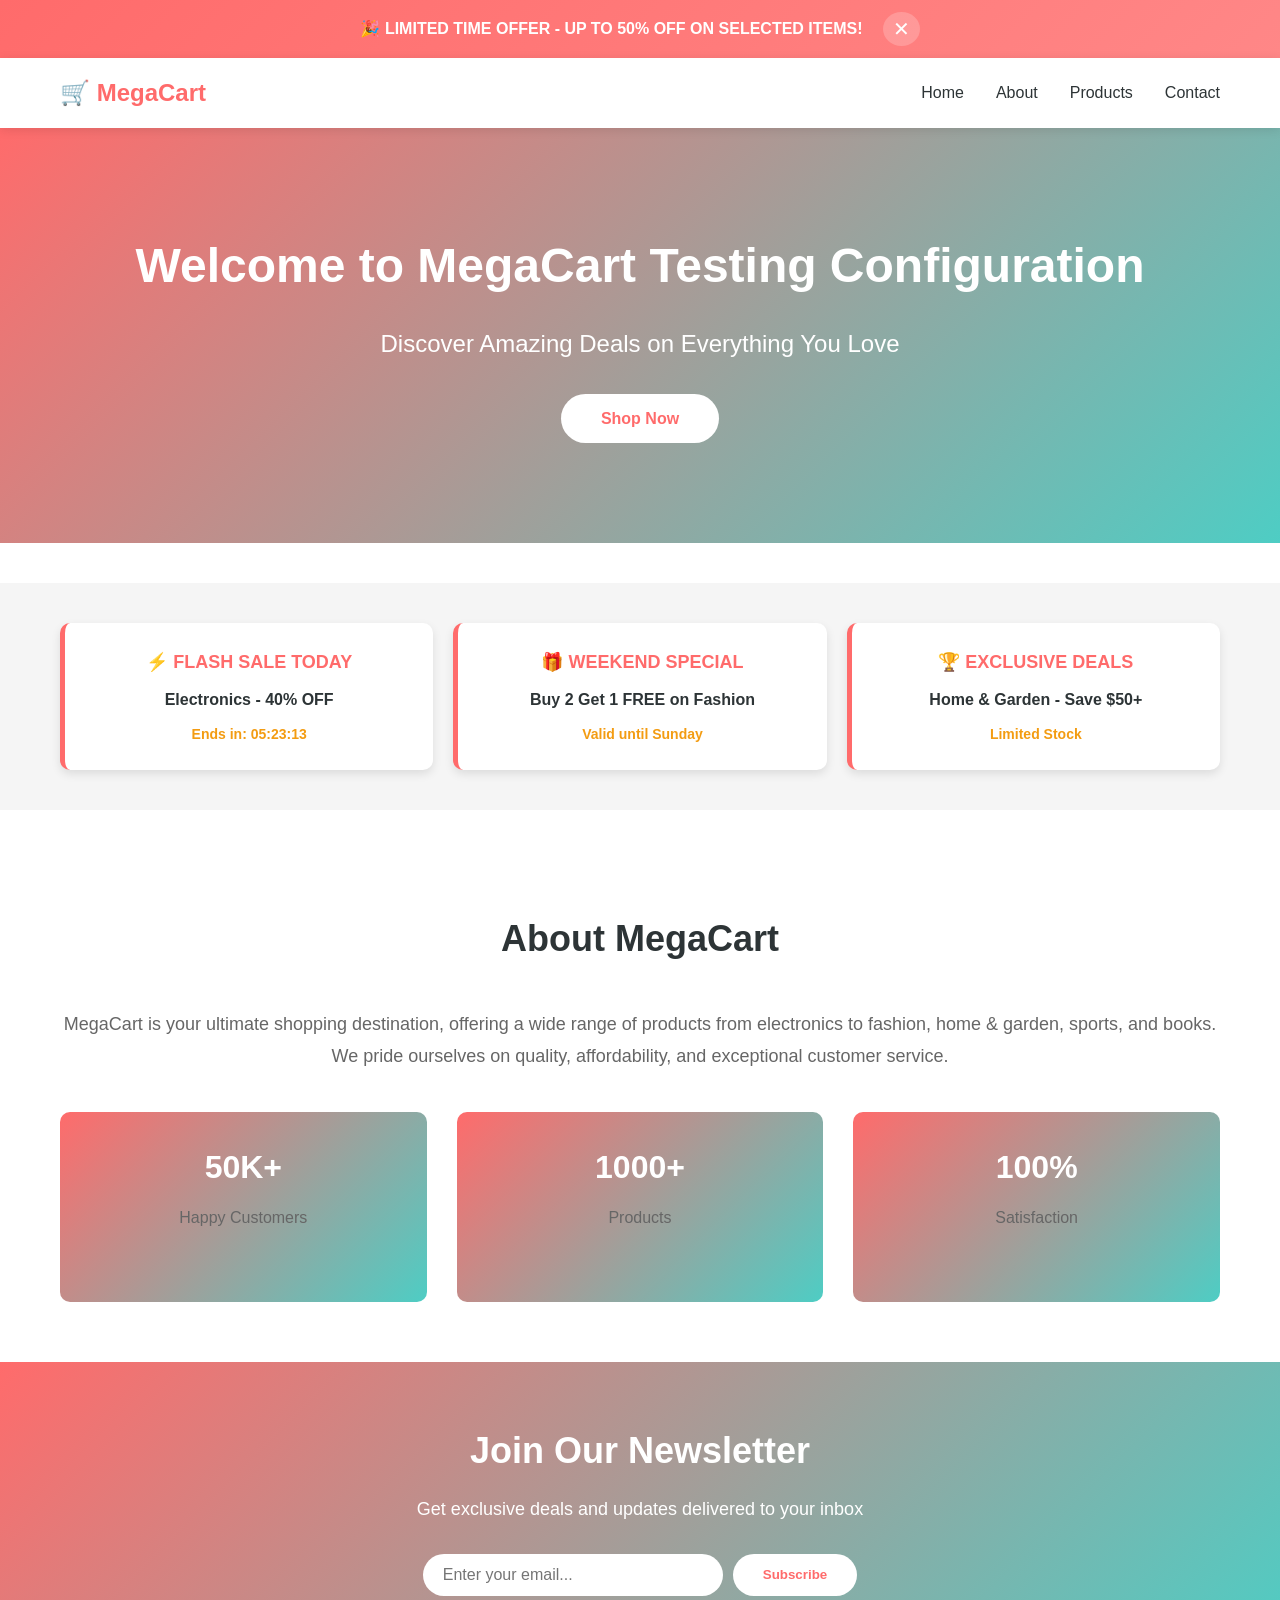
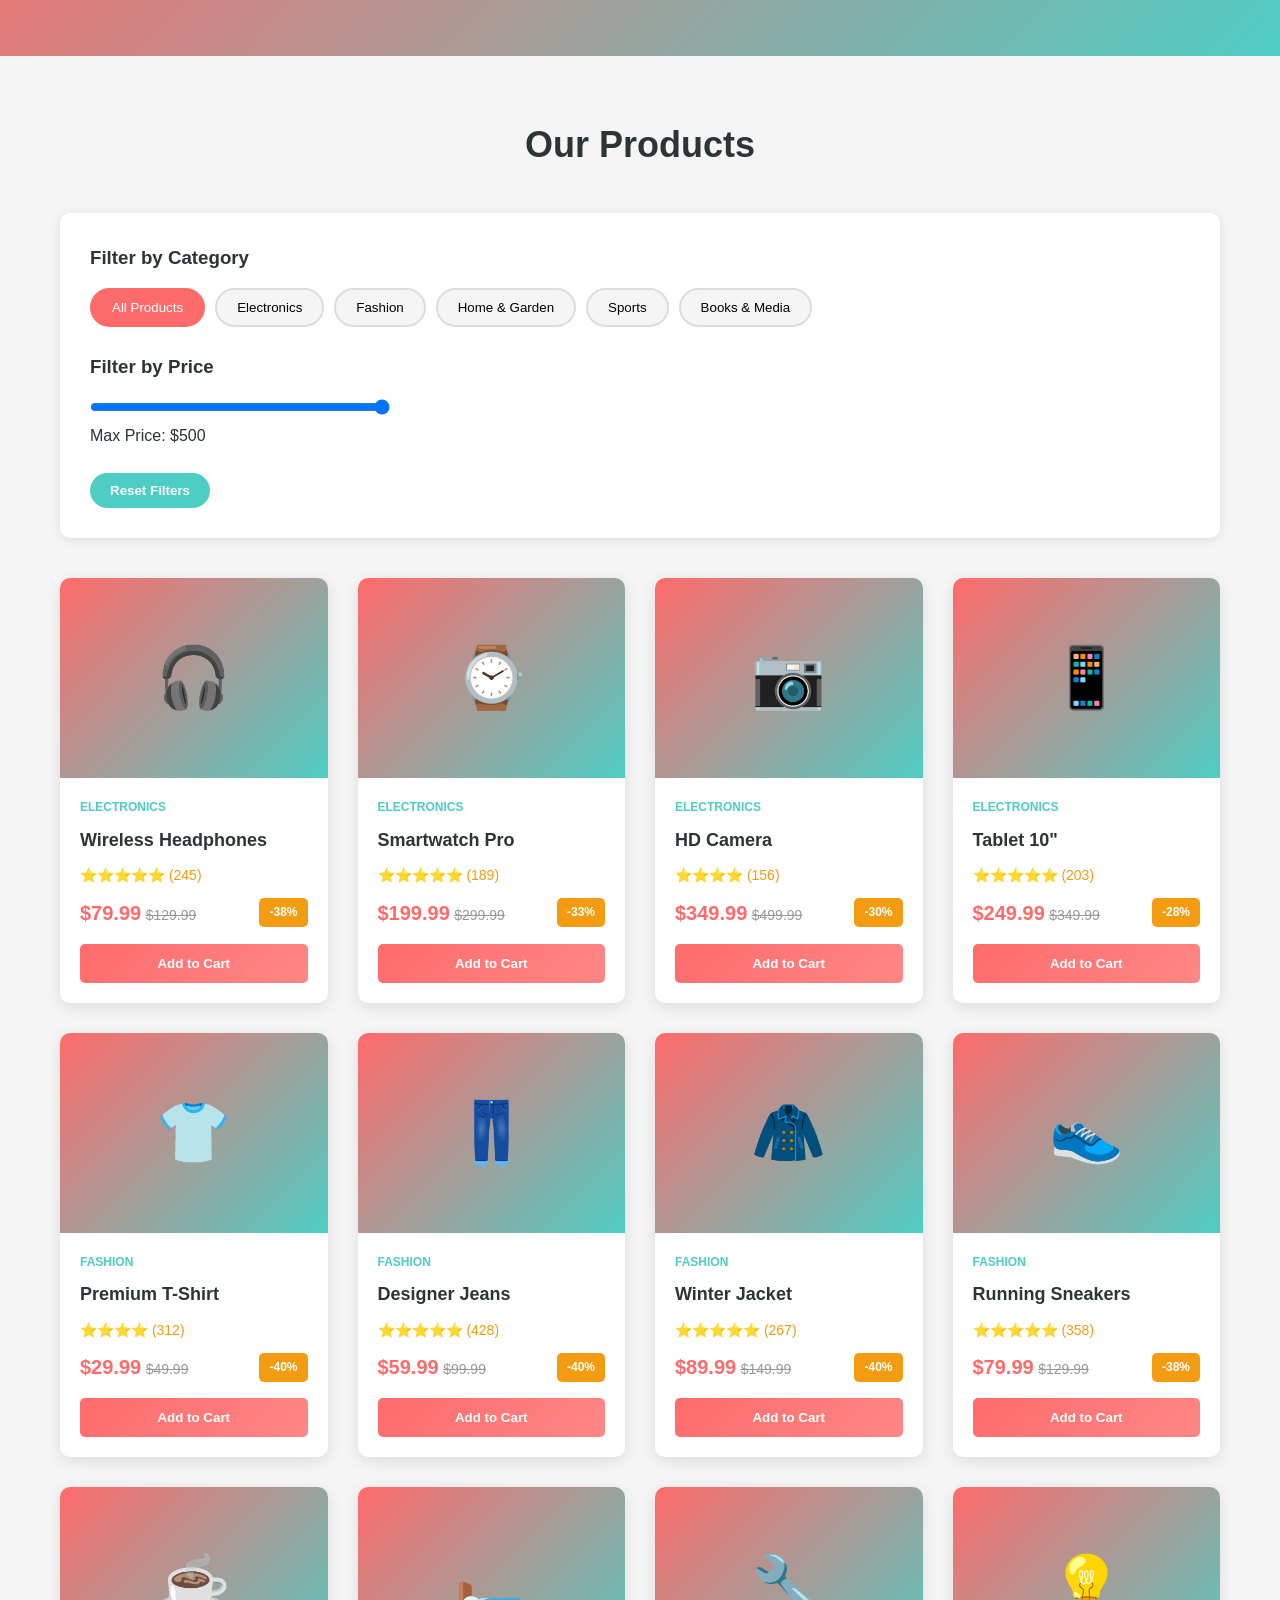
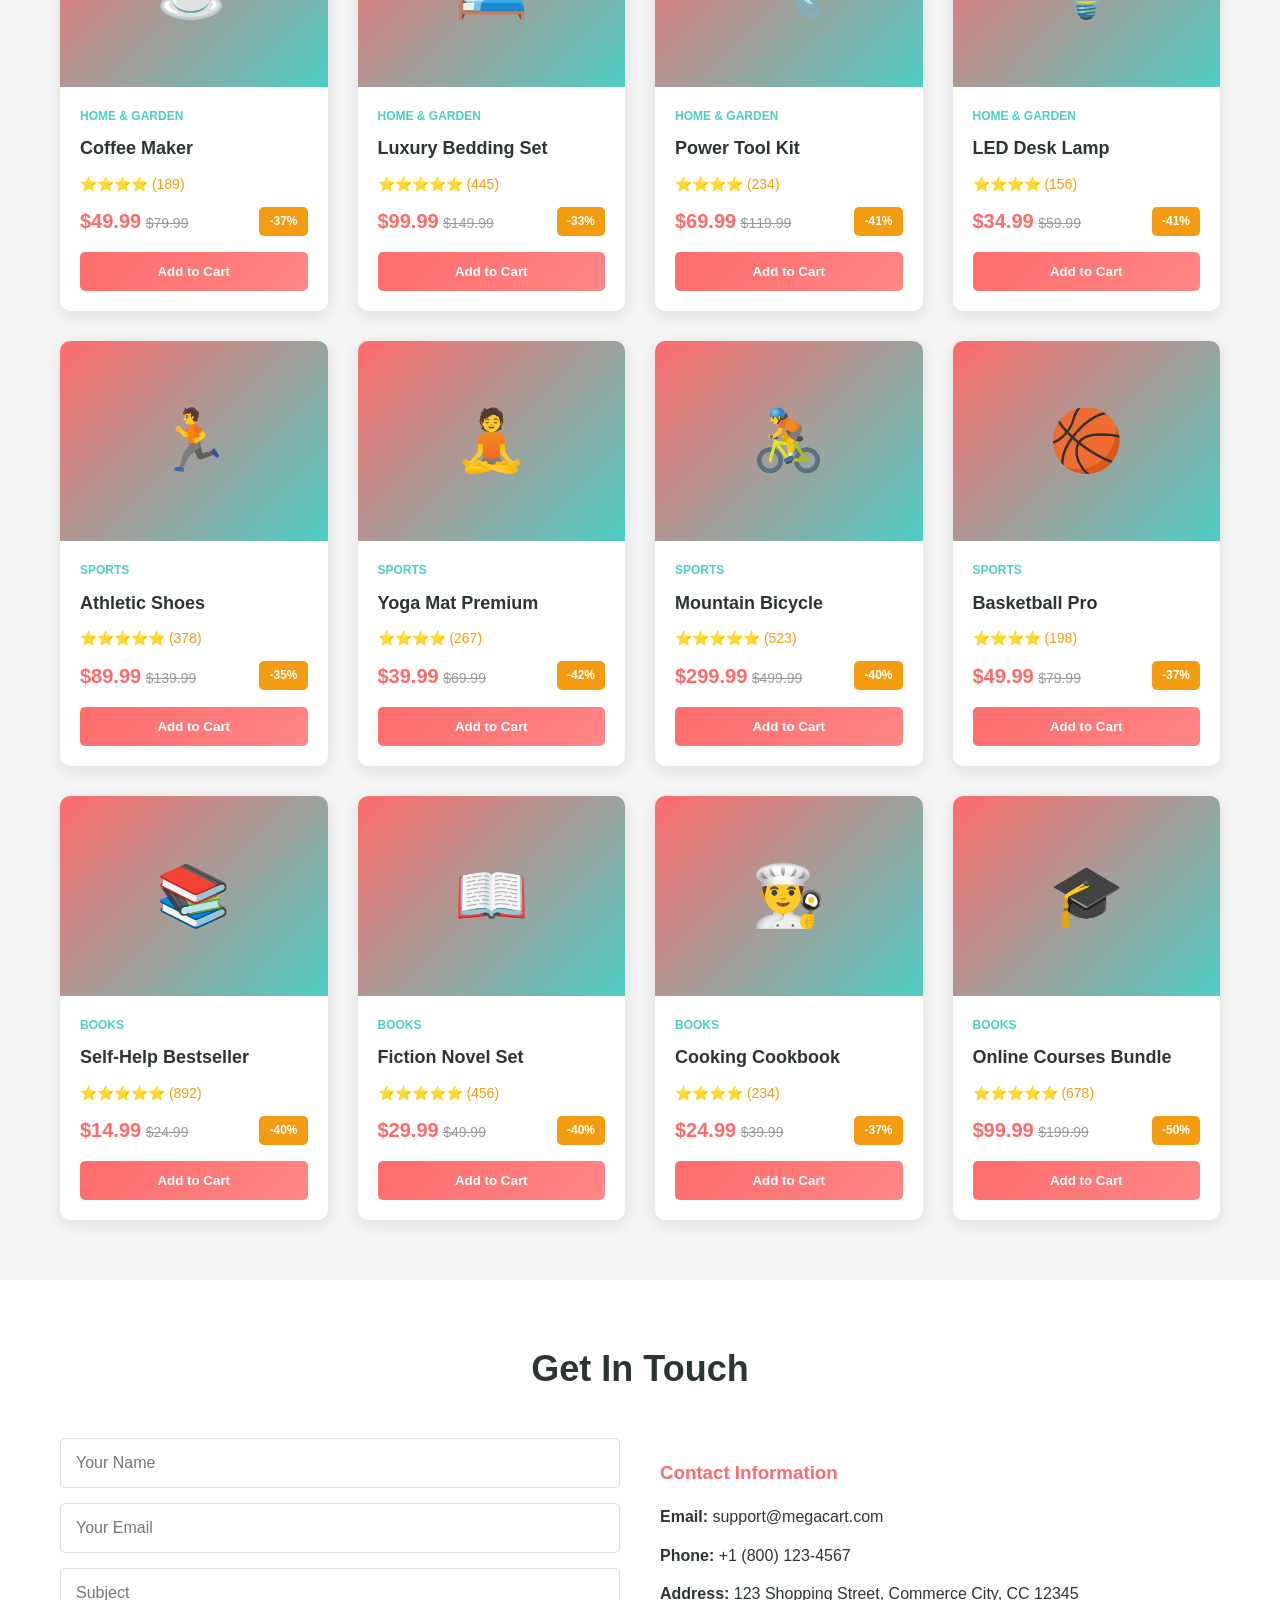
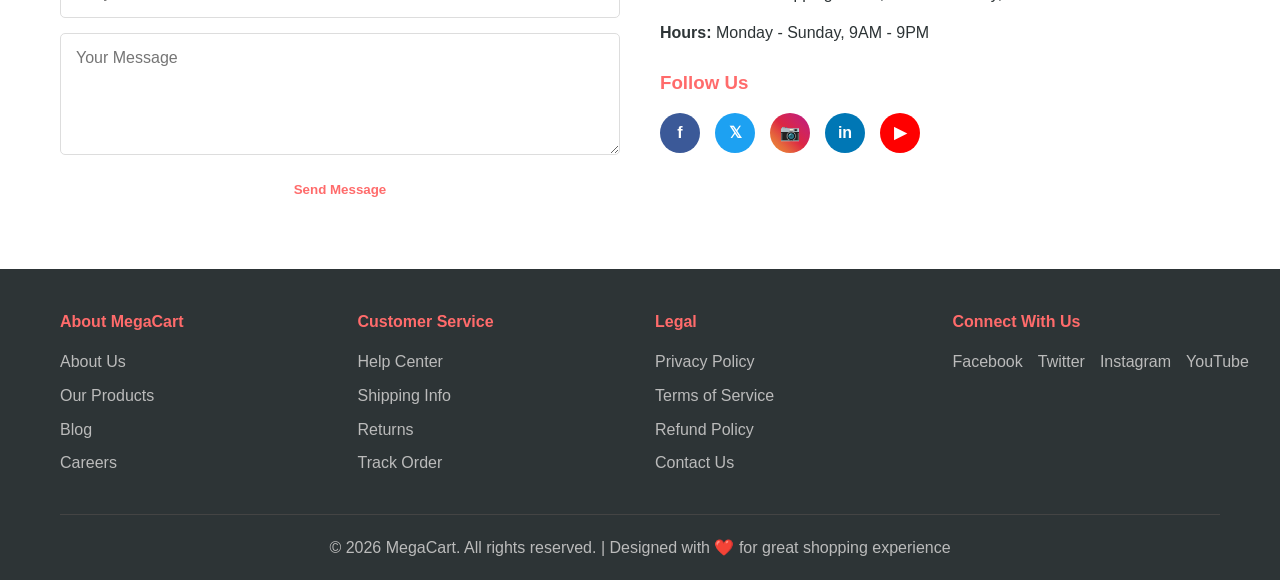
==== commit efd799c5: "Update hero section heading for testing configuration" ====
--- a/index.html
+++ b/index.html
@@ -40,7 +40,7 @@
     <!-- Hero Section -->
     <section class="hero" id="home">
         <div class="hero-content">
-            <h2>Welcome to MegaCart Test</h2>
+            <h2>Welcome to MegaCart Testing Configuration</h2>
             <p>Discover Amazing Deals on Everything You Love</p>
             <a href="#products" class="cta-button">Shop Now</a>
         </div>
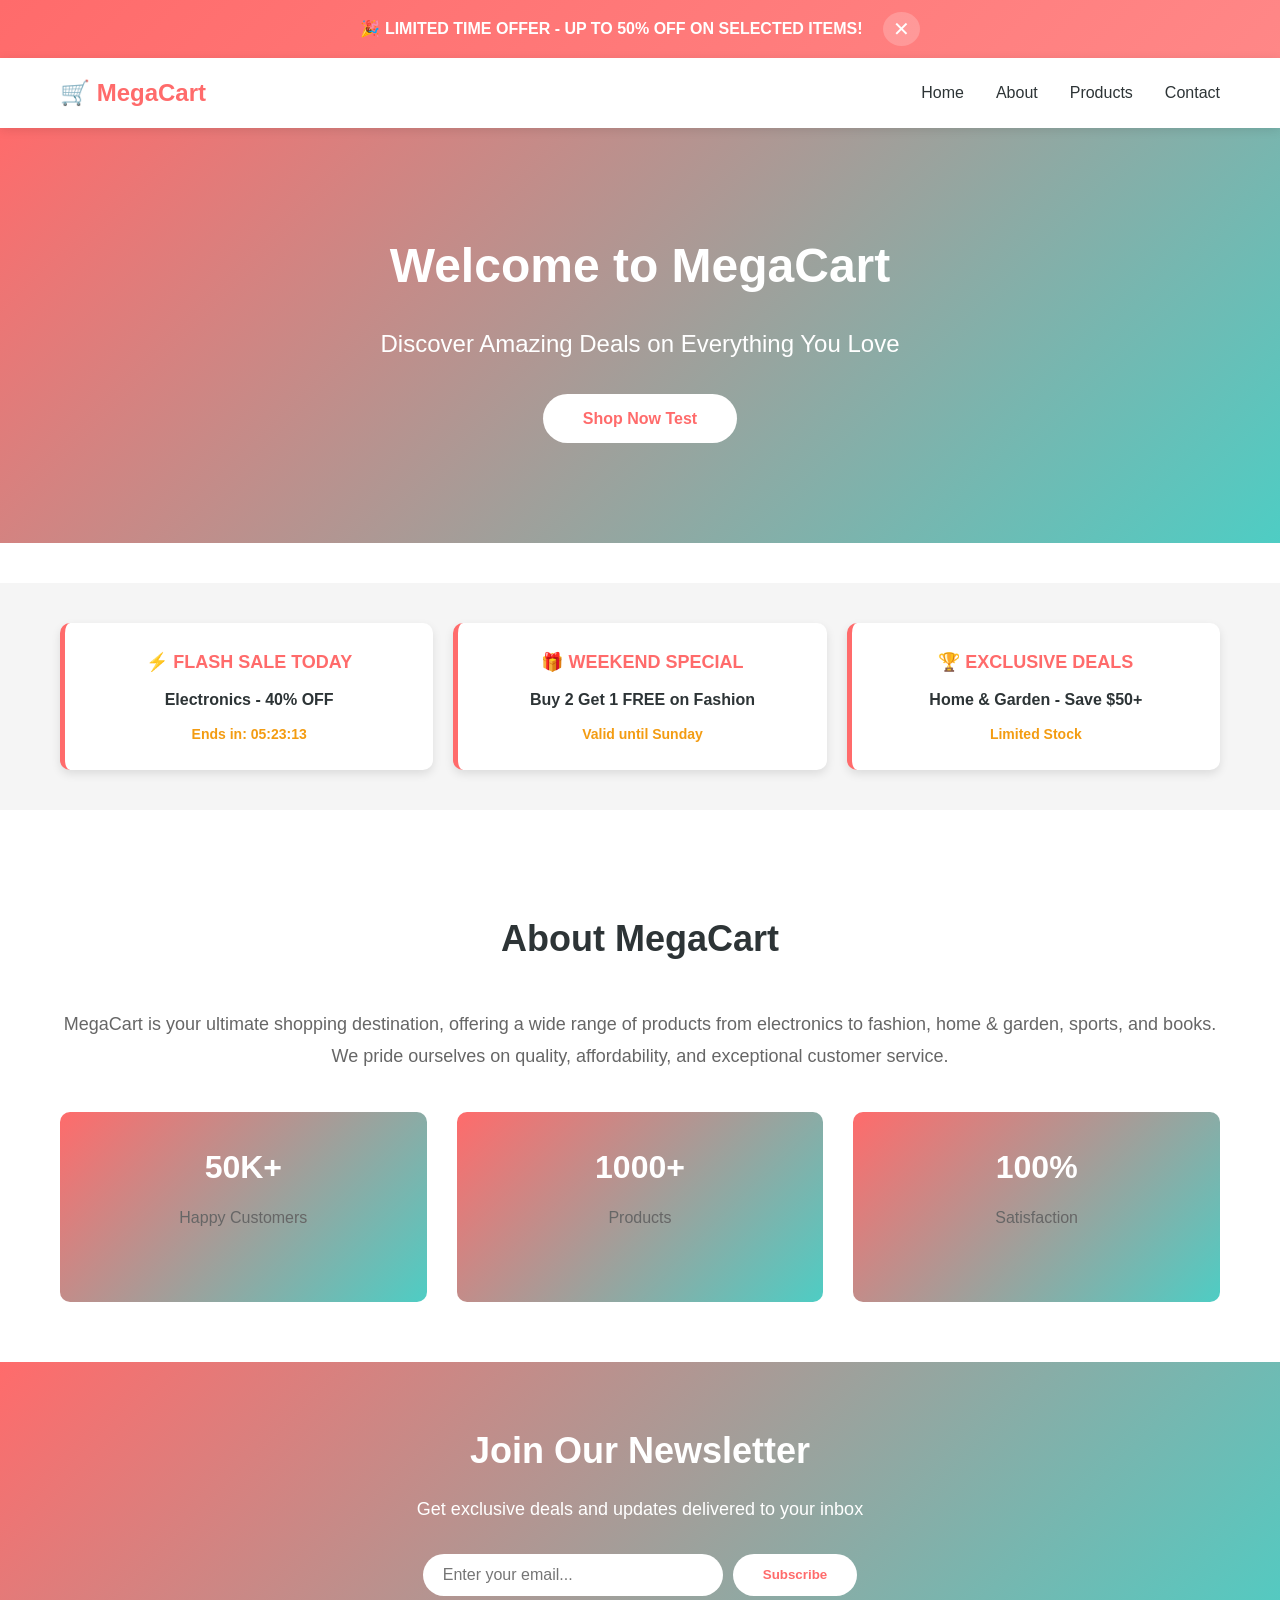
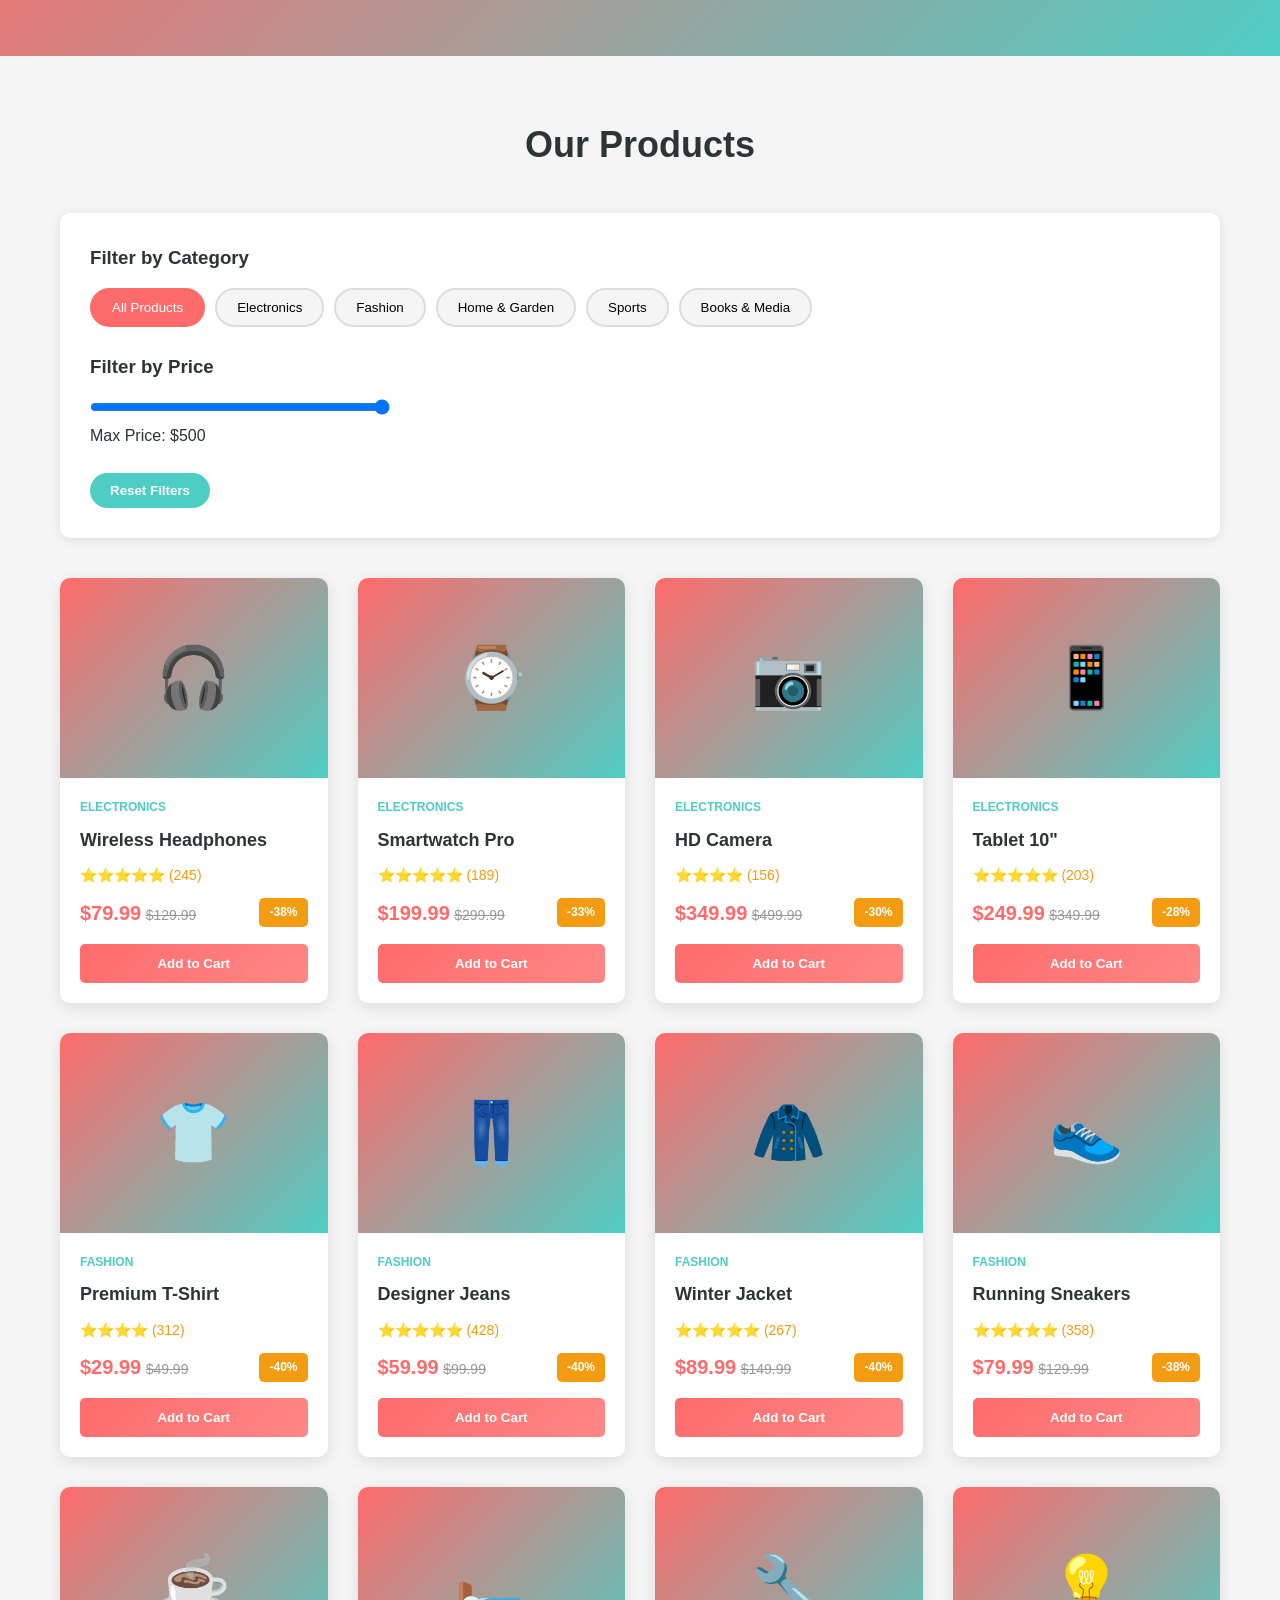
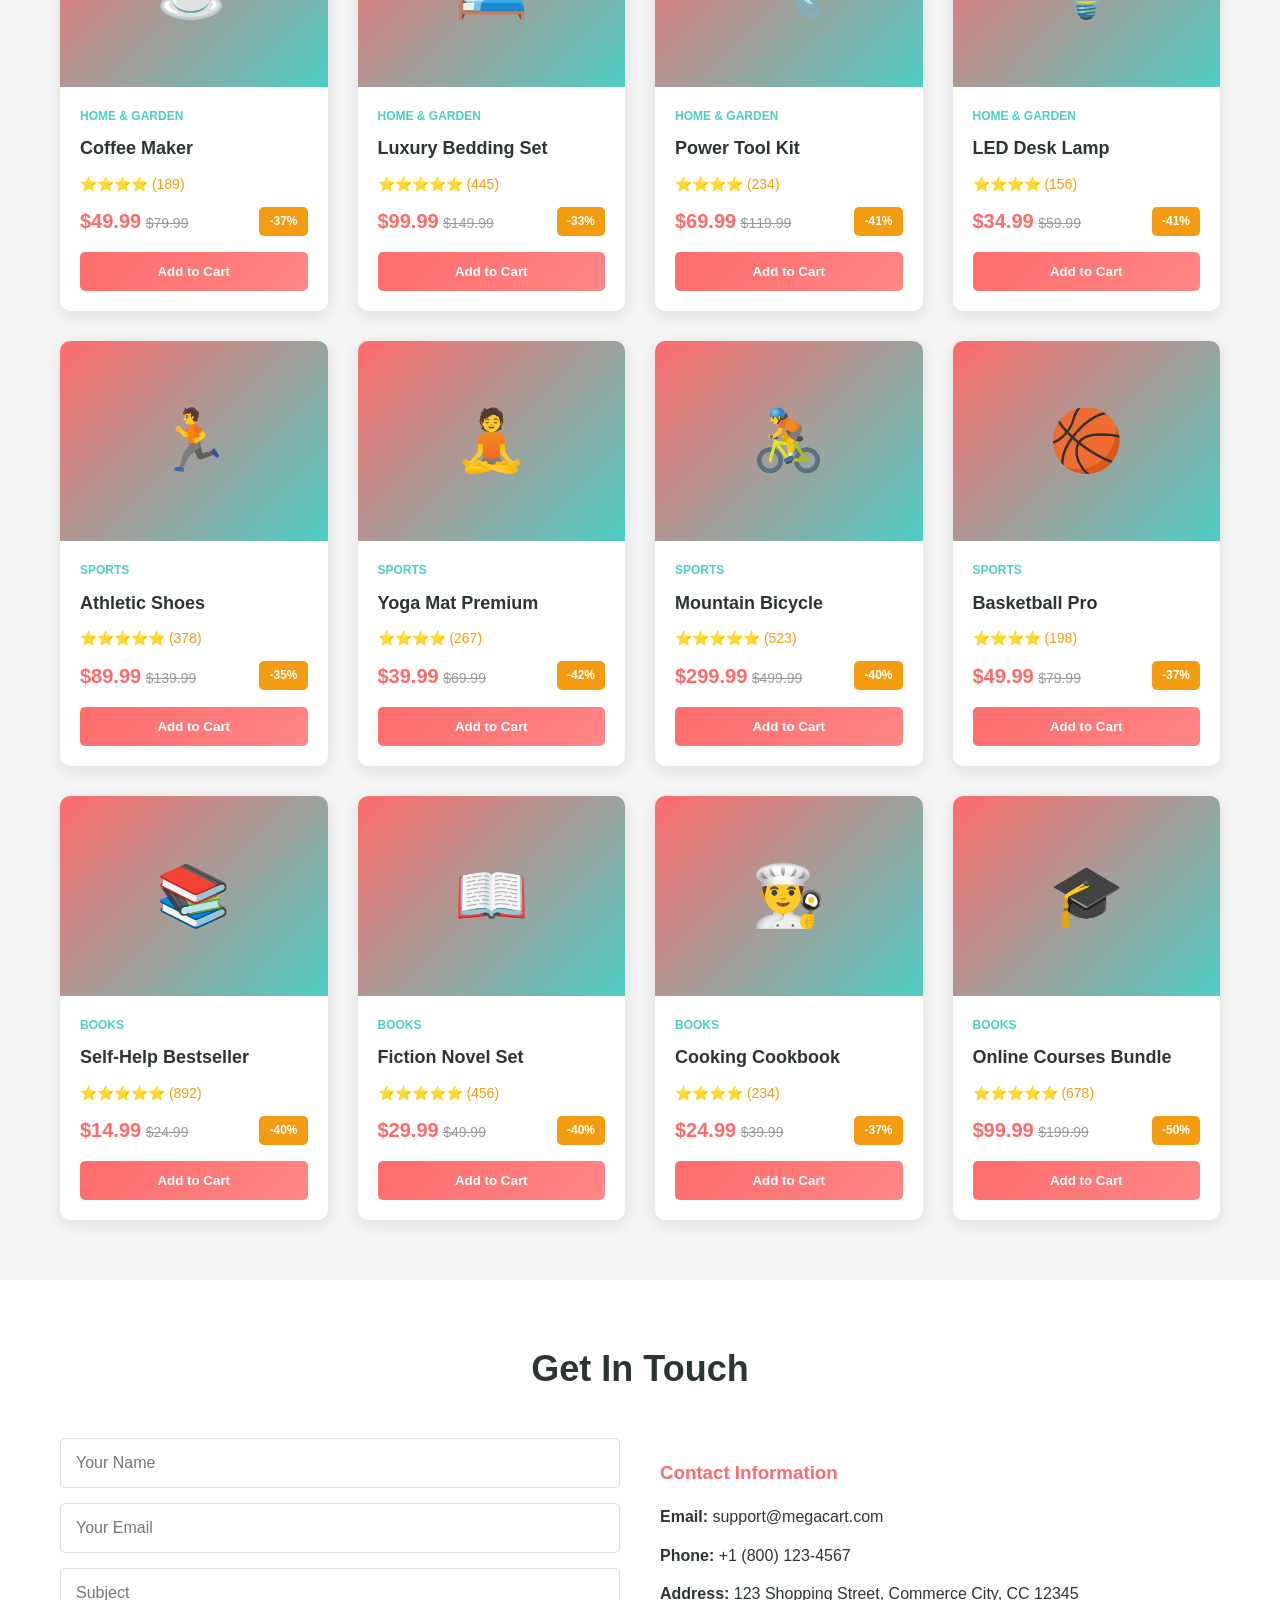
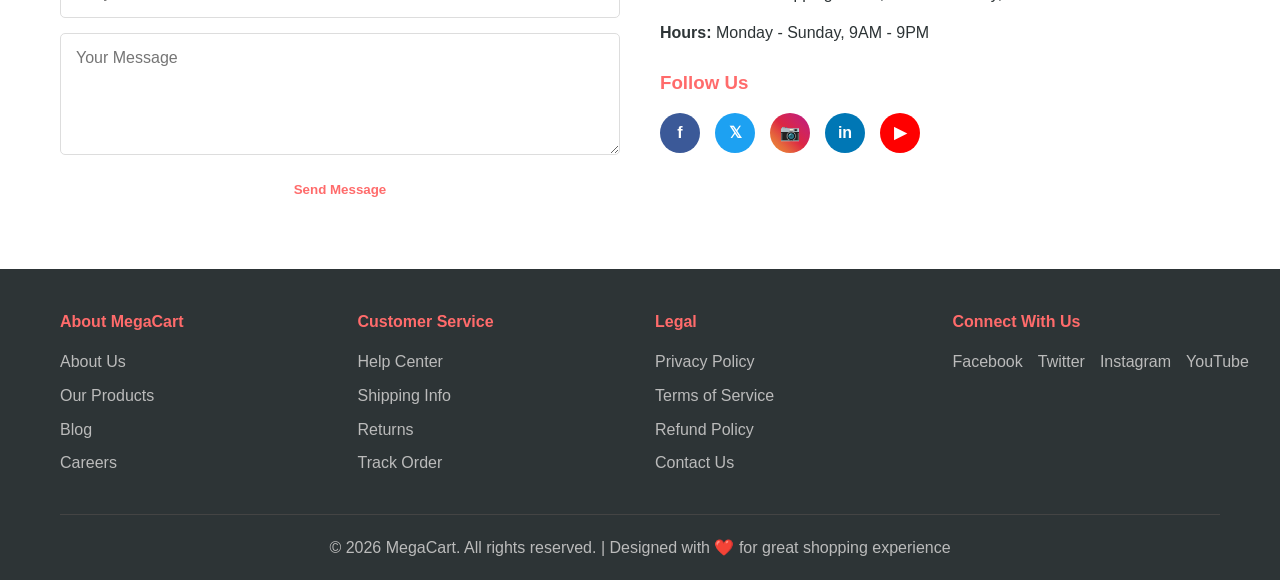
==== commit 77e22900: "Update hero section heading and button text" ====
--- a/index.html
+++ b/index.html
@@ -40,9 +40,9 @@
     <!-- Hero Section -->
     <section class="hero" id="home">
         <div class="hero-content">
-            <h2>Welcome to MegaCart Testing Configuration</h2>
+            <h2>Welcome to MegaCart</h2>
             <p>Discover Amazing Deals on Everything You Love</p>
-            <a href="#products" class="cta-button">Shop Now</a>
+            <a href="#products" class="cta-button">Shop Now Test</a>
         </div>
     </section>
 
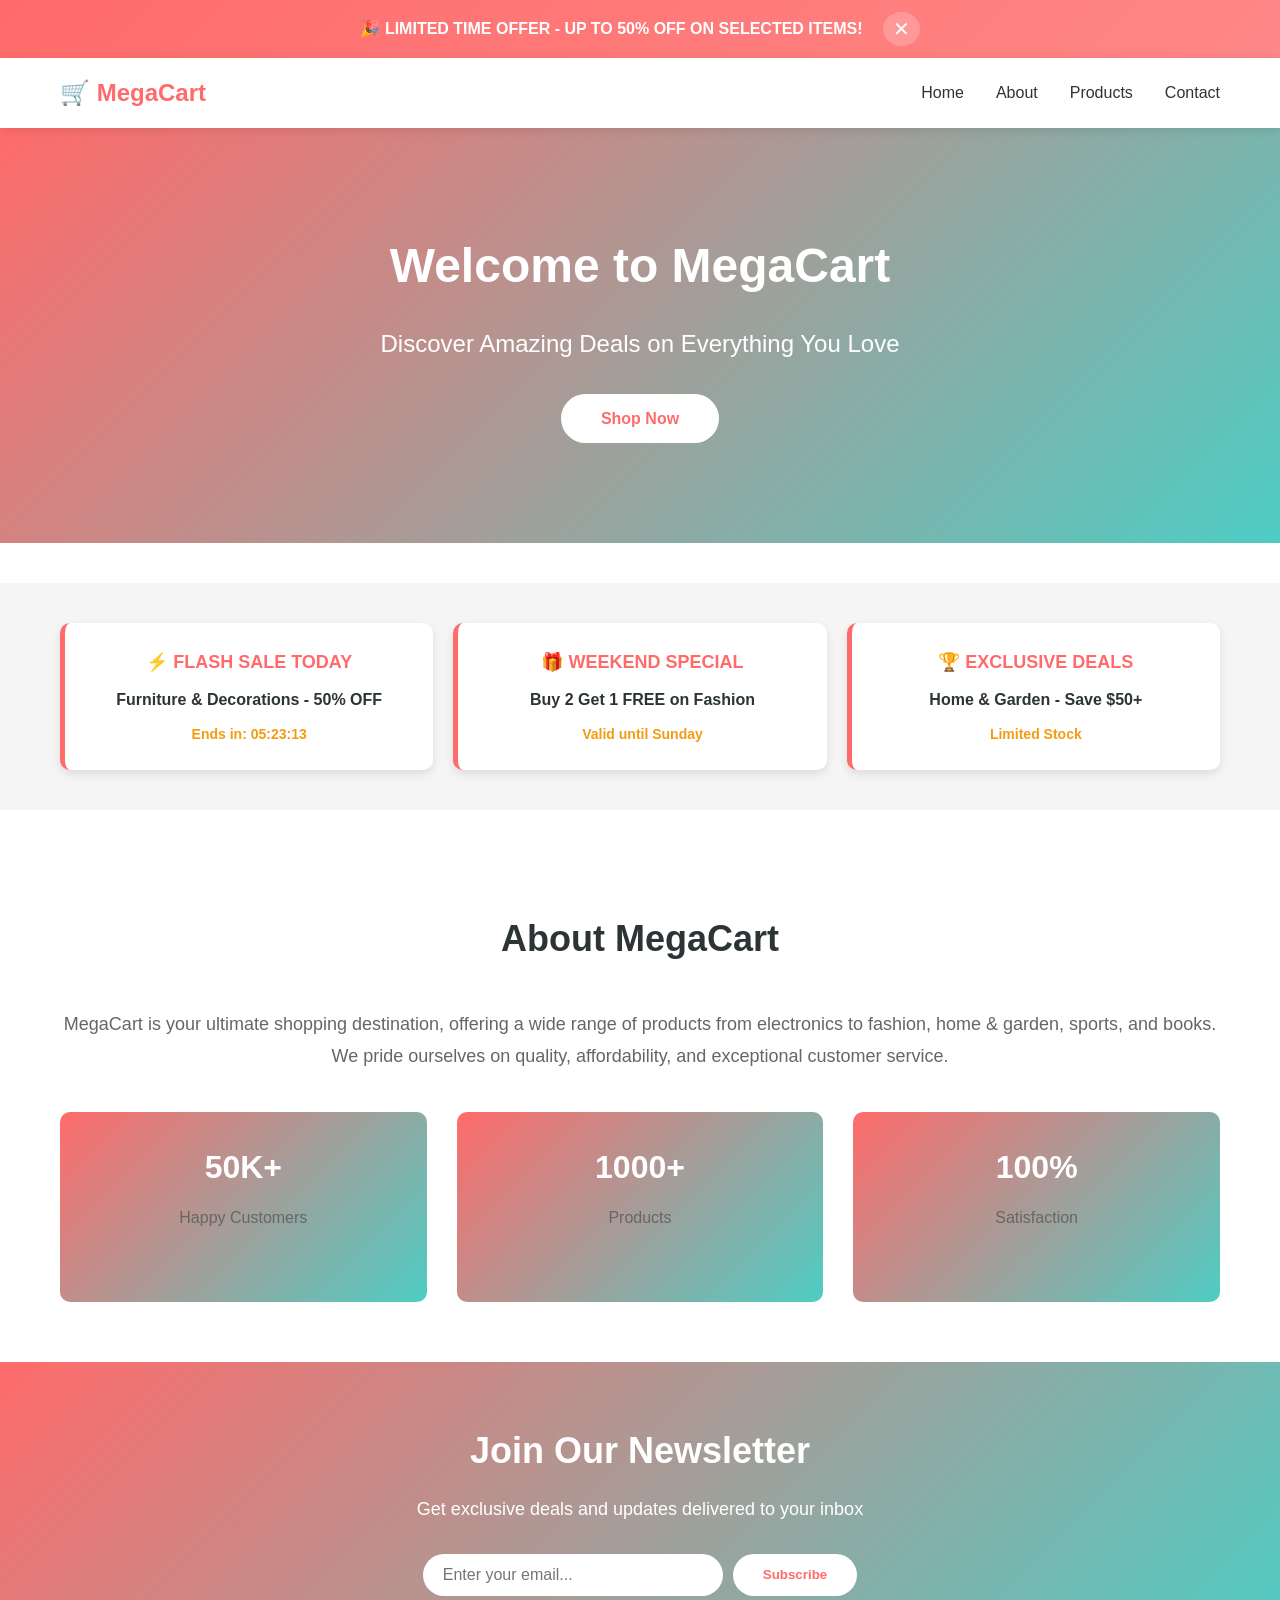
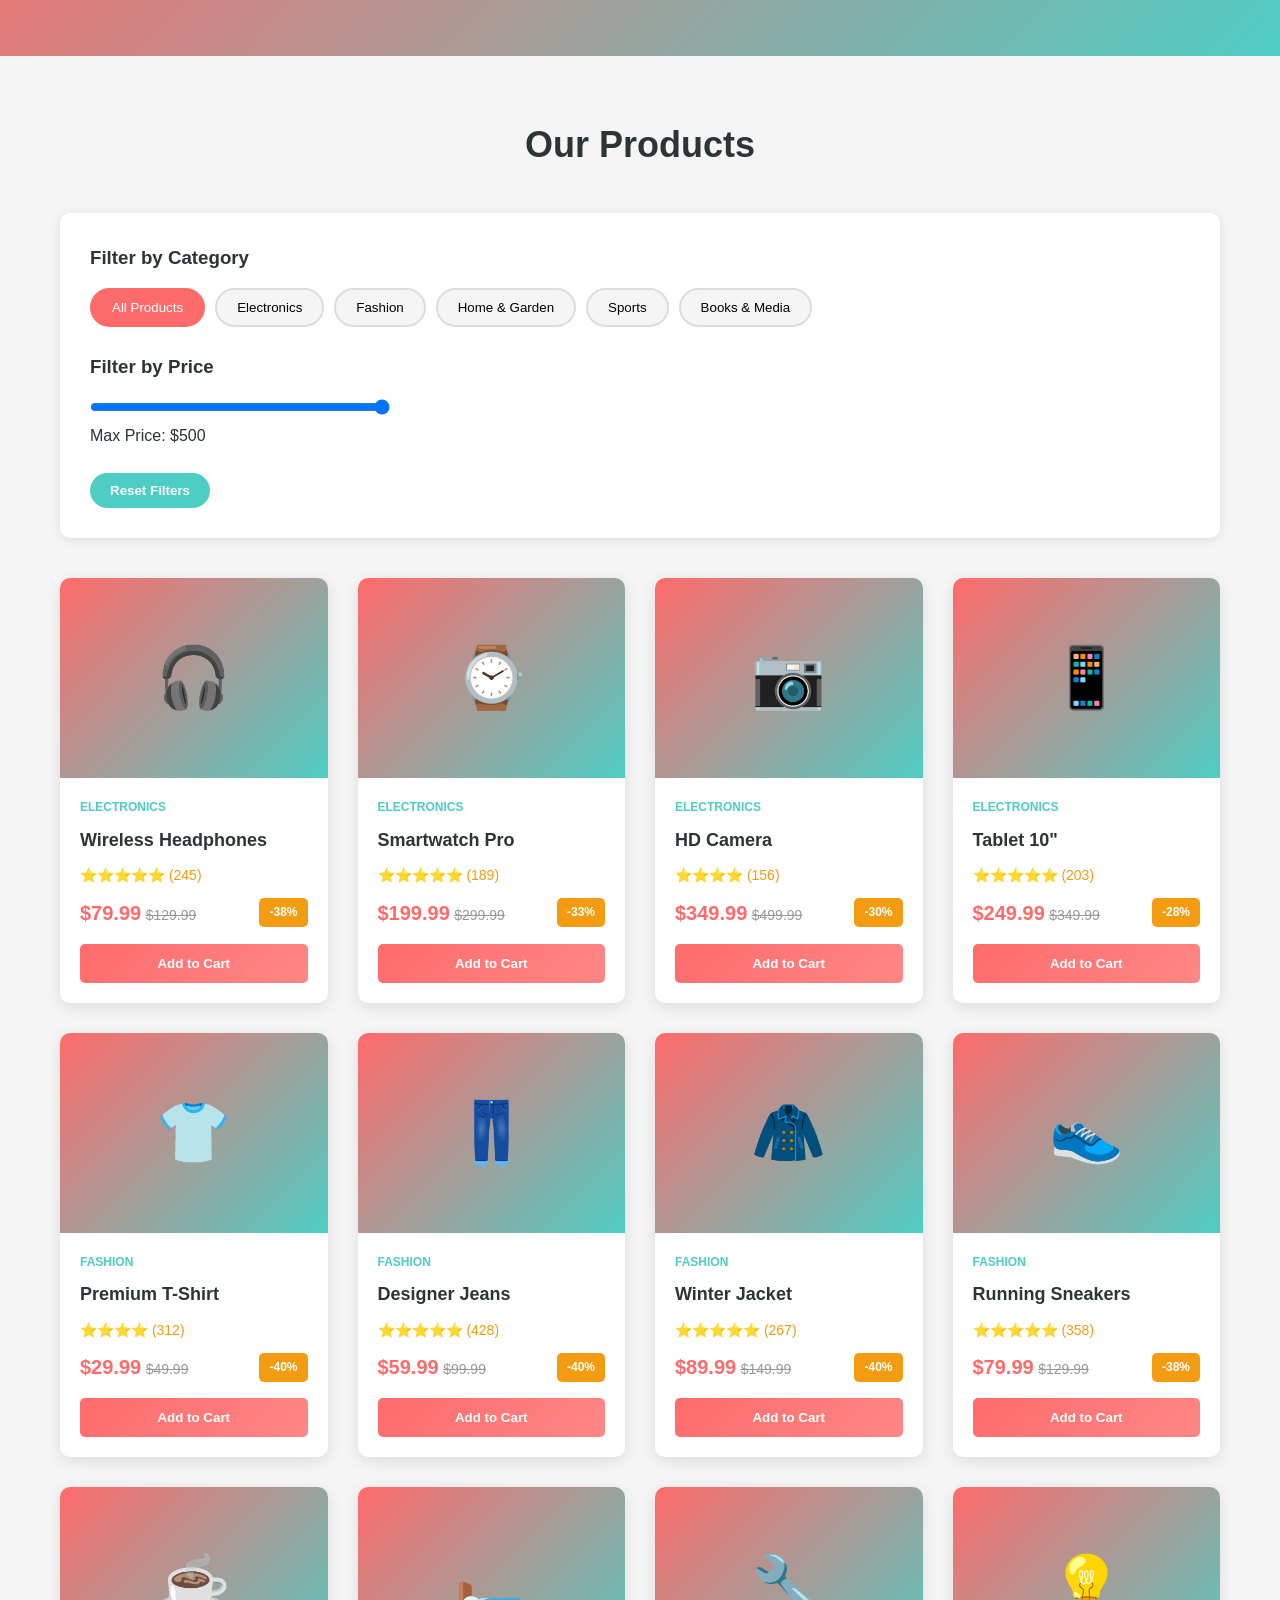
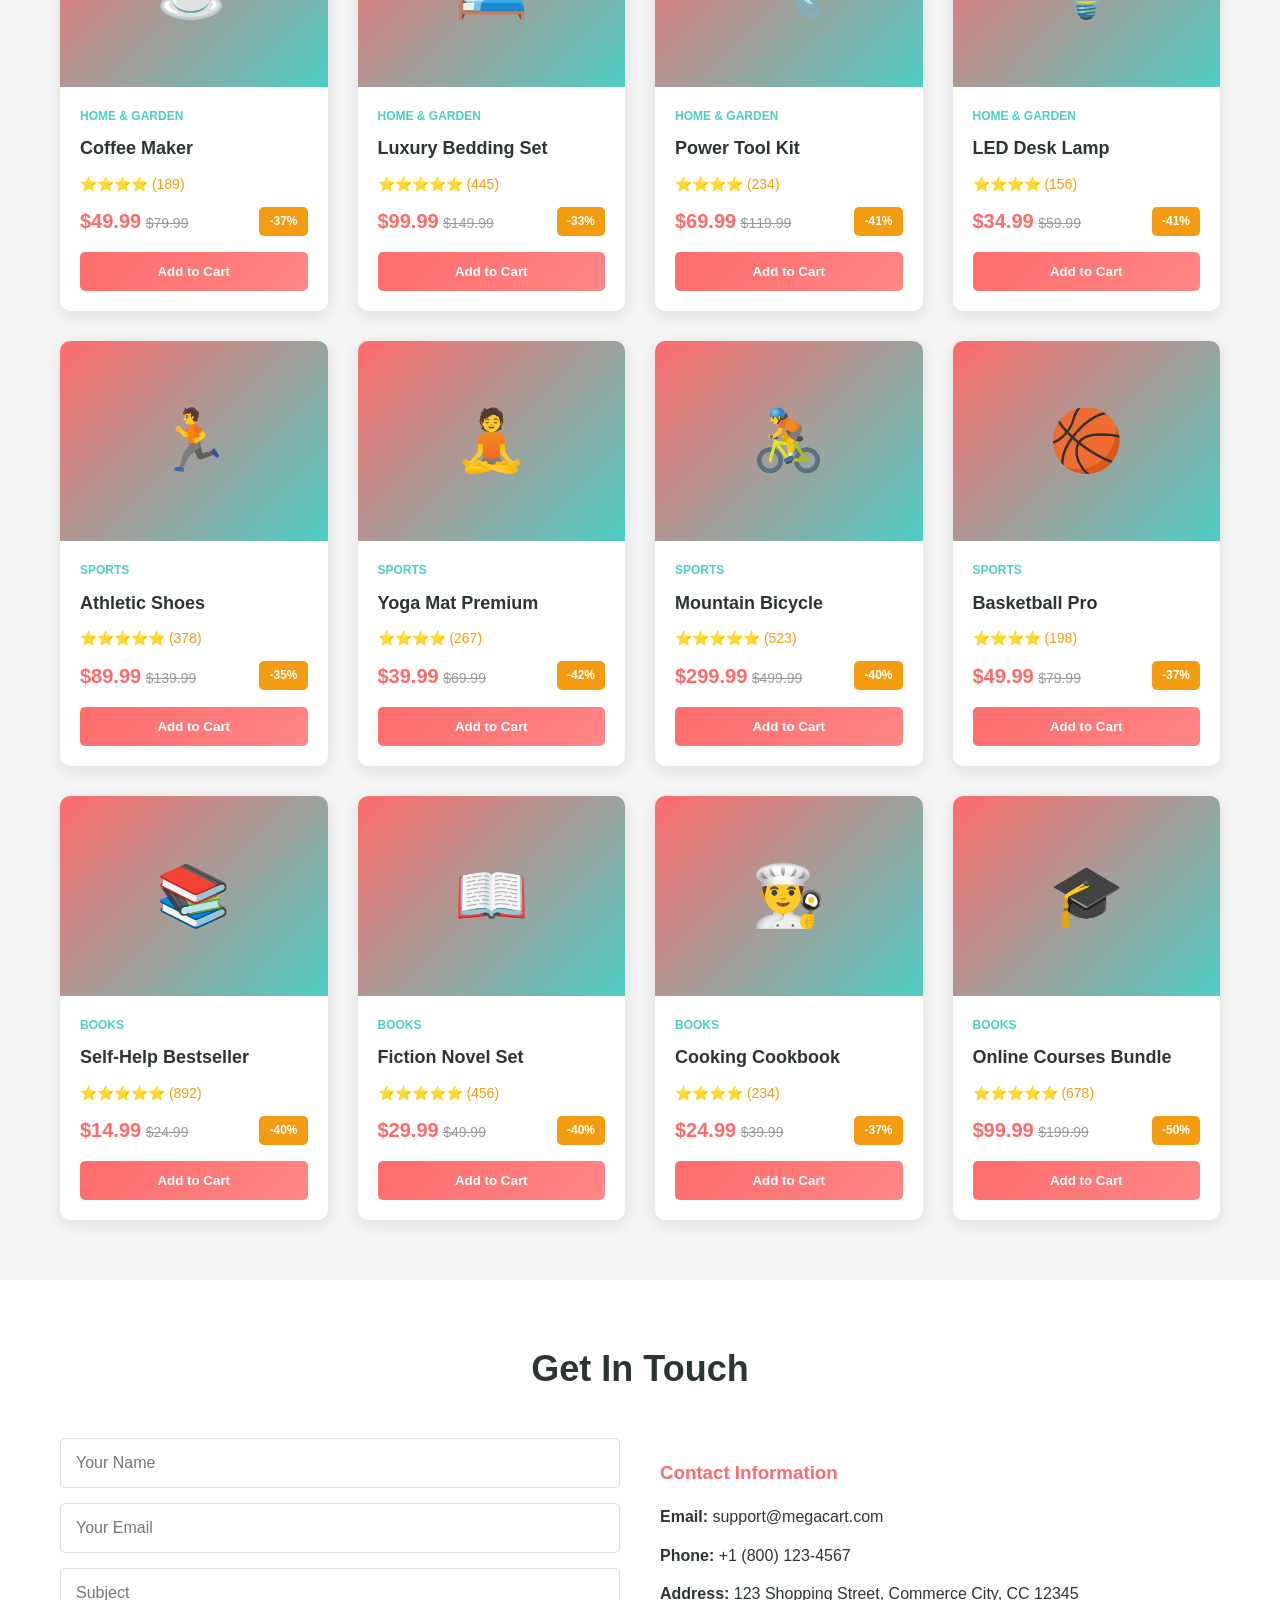
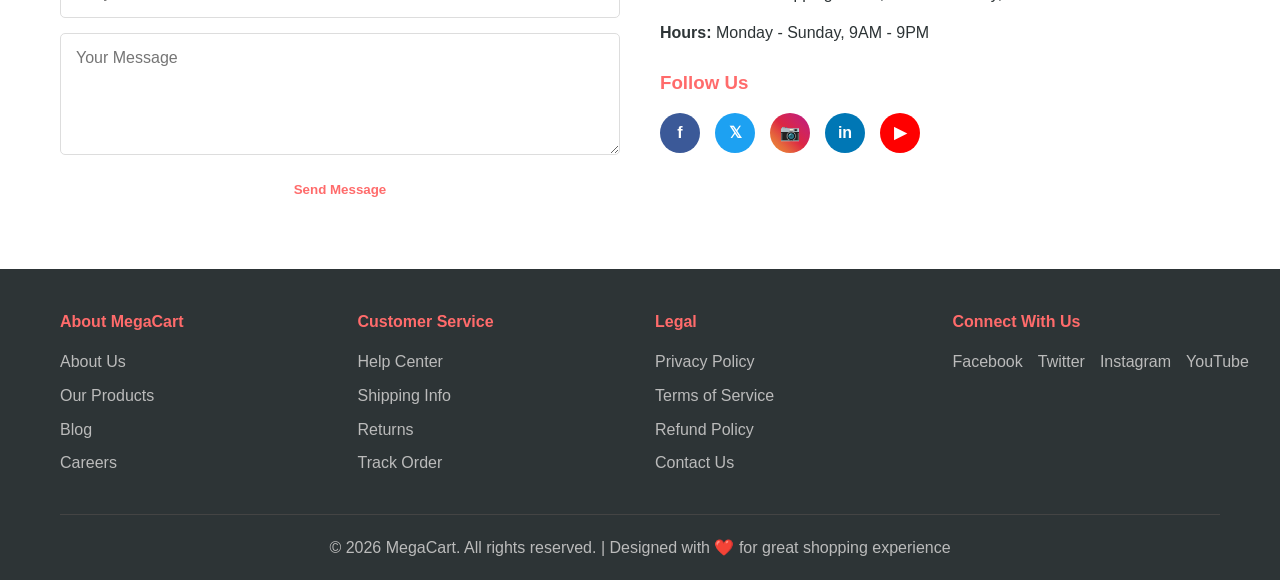
==== commit c78578a4: "Update index.html" ====
--- a/index.html
+++ b/index.html
@@ -42,7 +42,7 @@
         <div class="hero-content">
             <h2>Welcome to MegaCart</h2>
             <p>Discover Amazing Deals on Everything You Love</p>
-            <a href="#products" class="cta-button">Shop Now Test</a>
+            <a href="#products" class="cta-button">Shop Now</a>
         </div>
     </section>
 
@@ -52,7 +52,7 @@
             <div class="flash-sale-content">
                 <div class="flash-sale-item">
                     <h3>⚡ FLASH SALE TODAY</h3>
-                    <p>Electronics - 40% OFF</p>
+                    <p>Furniture & Decorations - 50% OFF</p>
                     <span class="time-left">Ends in: 05:23:15</span>
                 </div>
                 <div class="flash-sale-item">
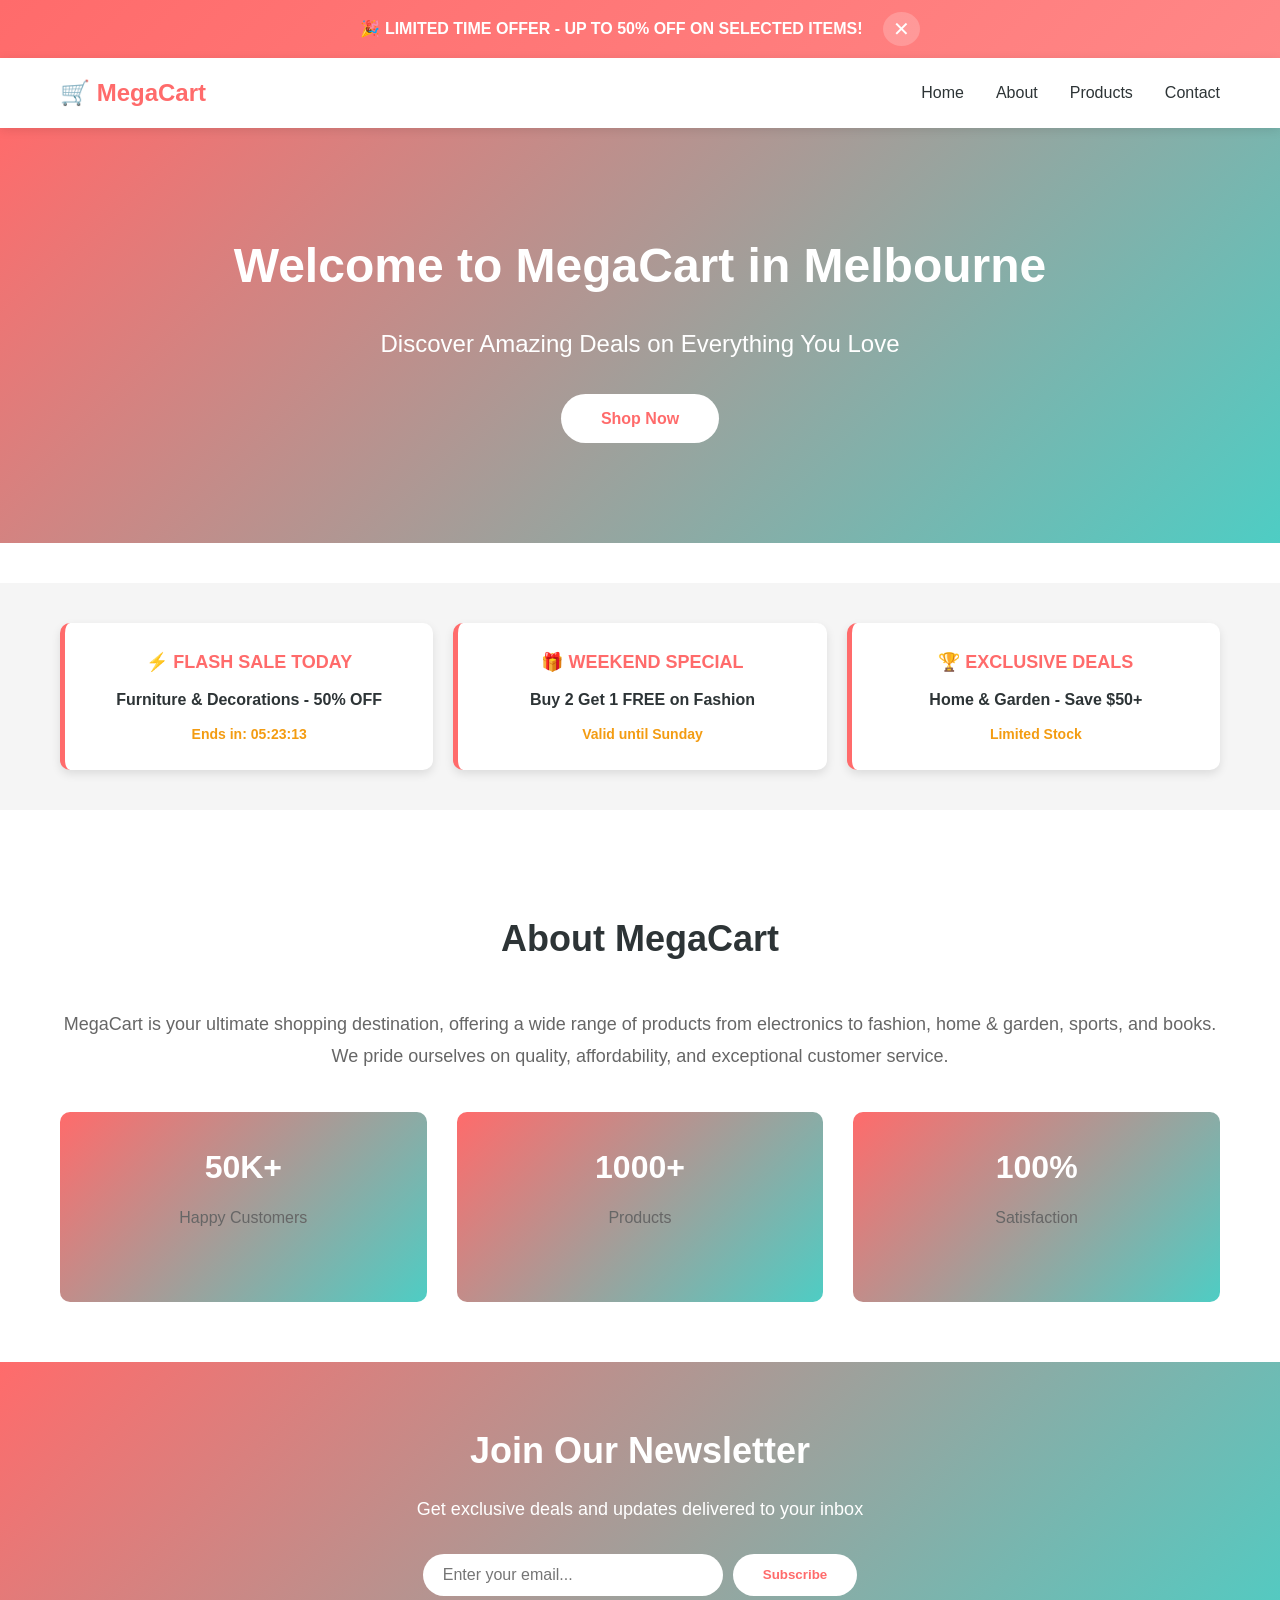
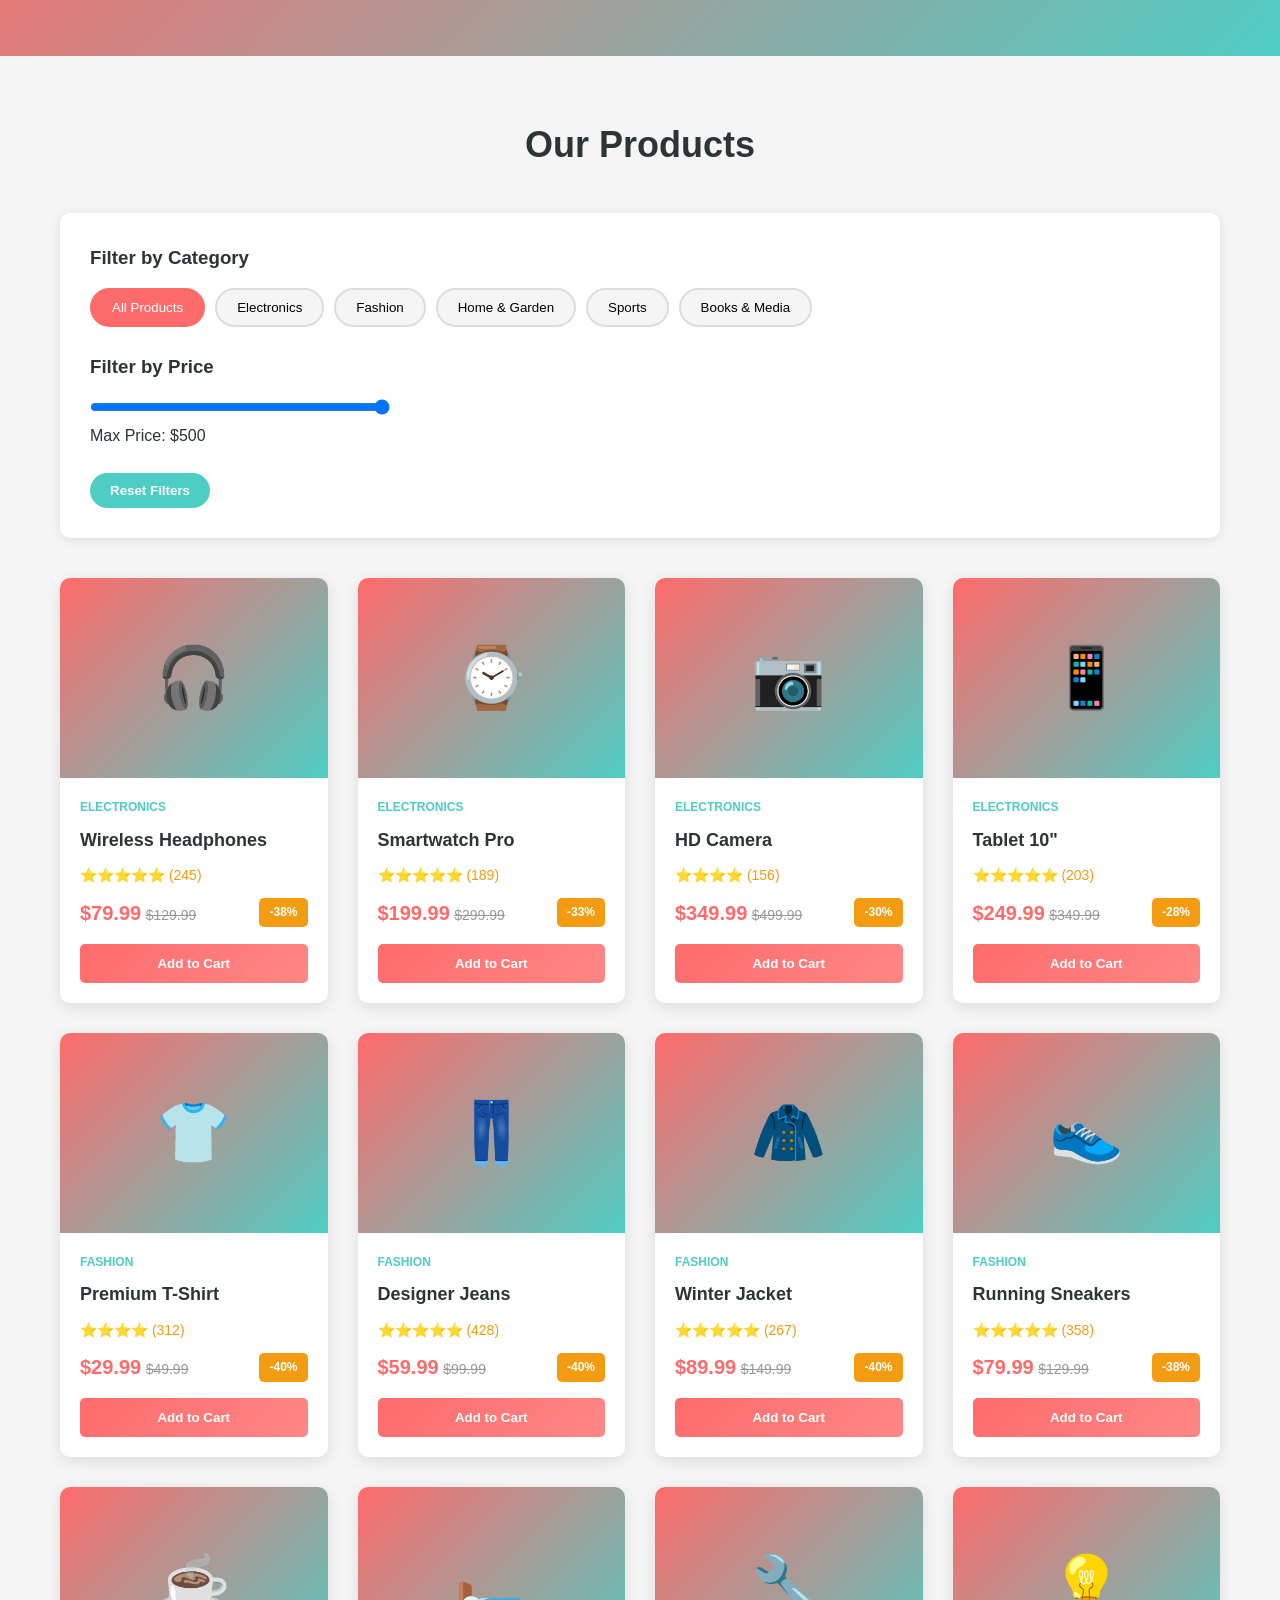
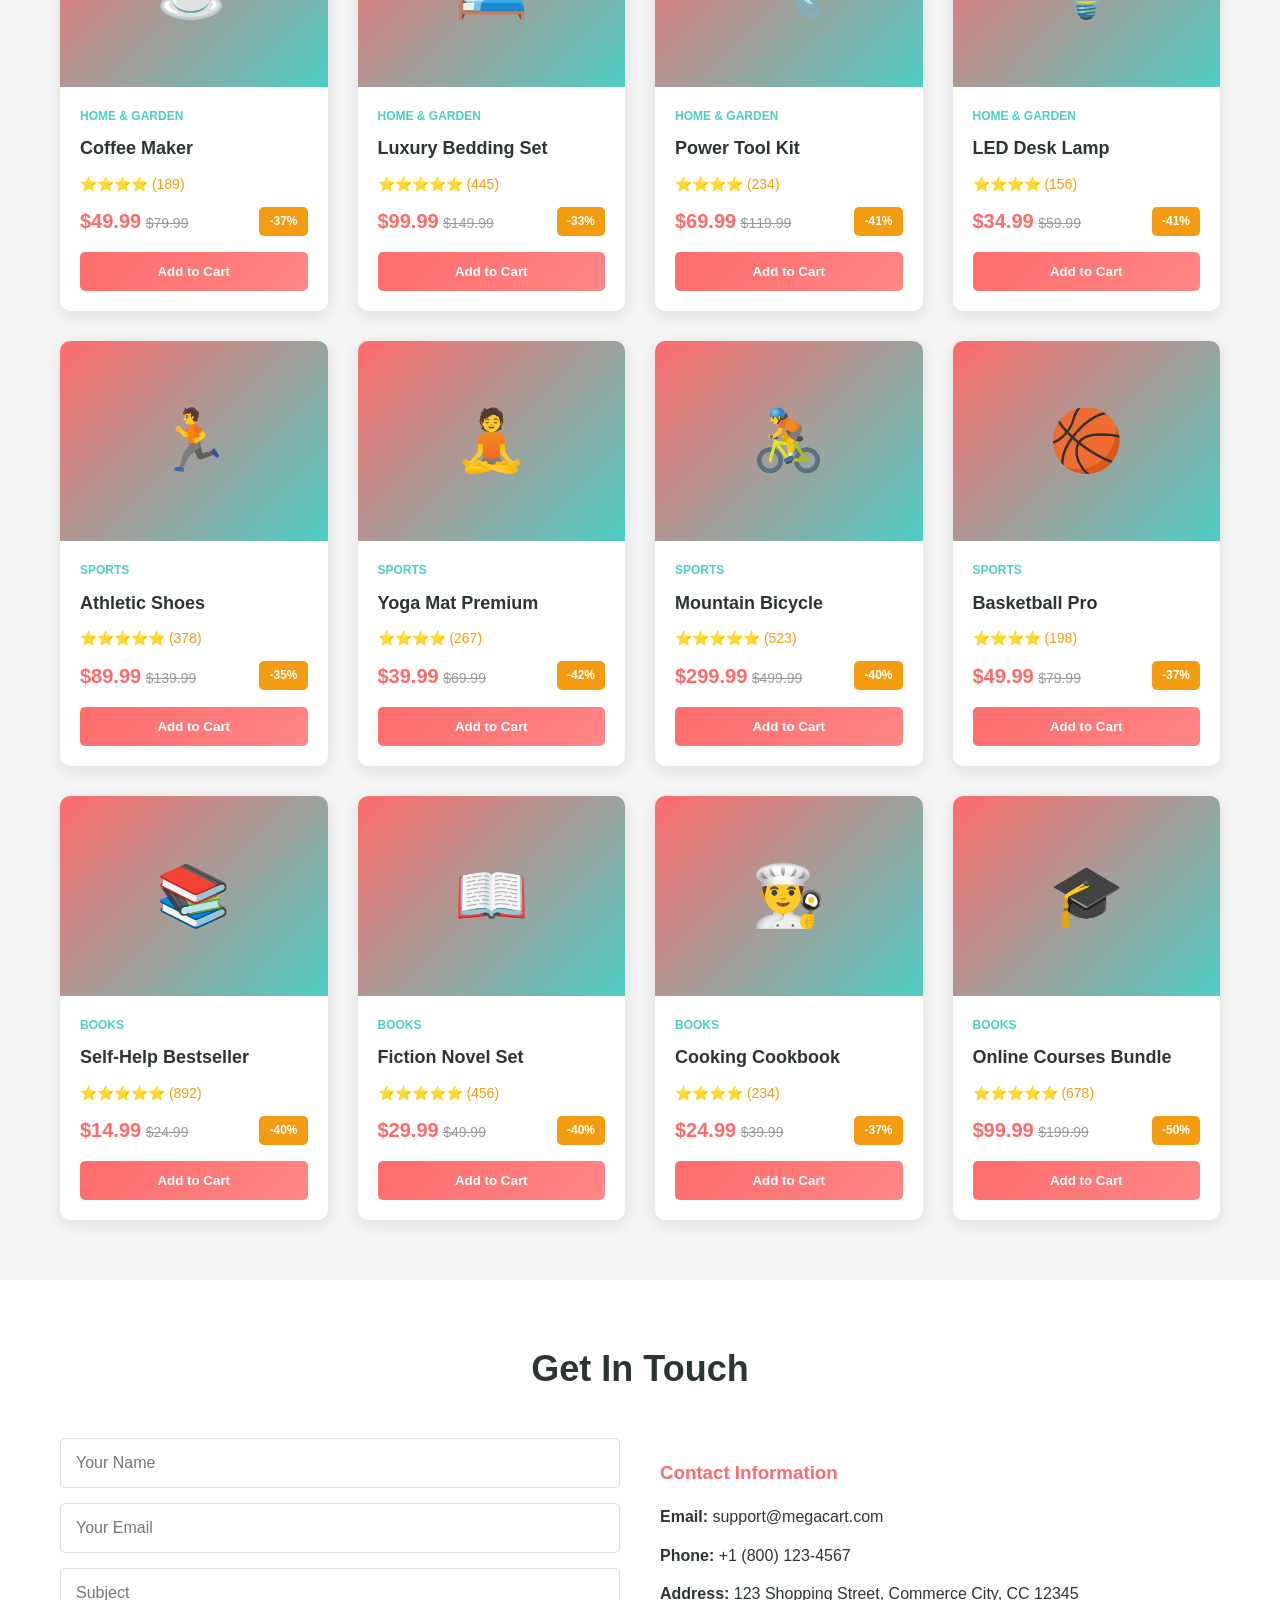
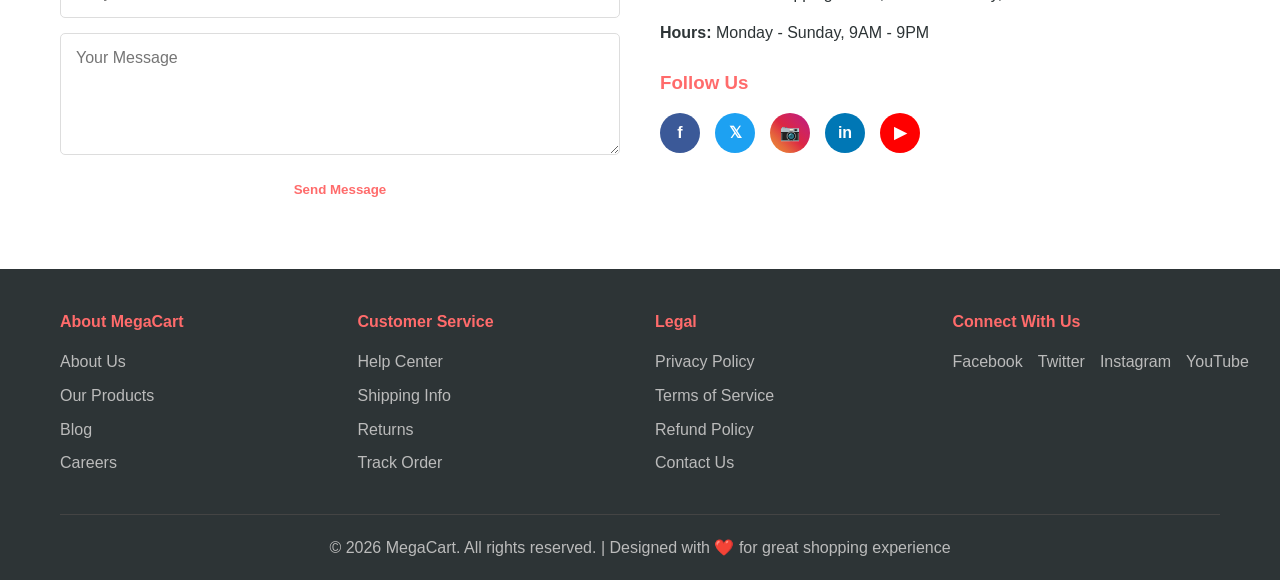
==== commit 948a821f: "Update hero section heading to include location" ====
--- a/index.html
+++ b/index.html
@@ -40,7 +40,7 @@
     <!-- Hero Section -->
     <section class="hero" id="home">
         <div class="hero-content">
-            <h2>Welcome to MegaCart</h2>
+            <h2>Welcome to MegaCart in Melbourne</h2>
             <p>Discover Amazing Deals on Everything You Love</p>
             <a href="#products" class="cta-button">Shop Now</a>
         </div>
